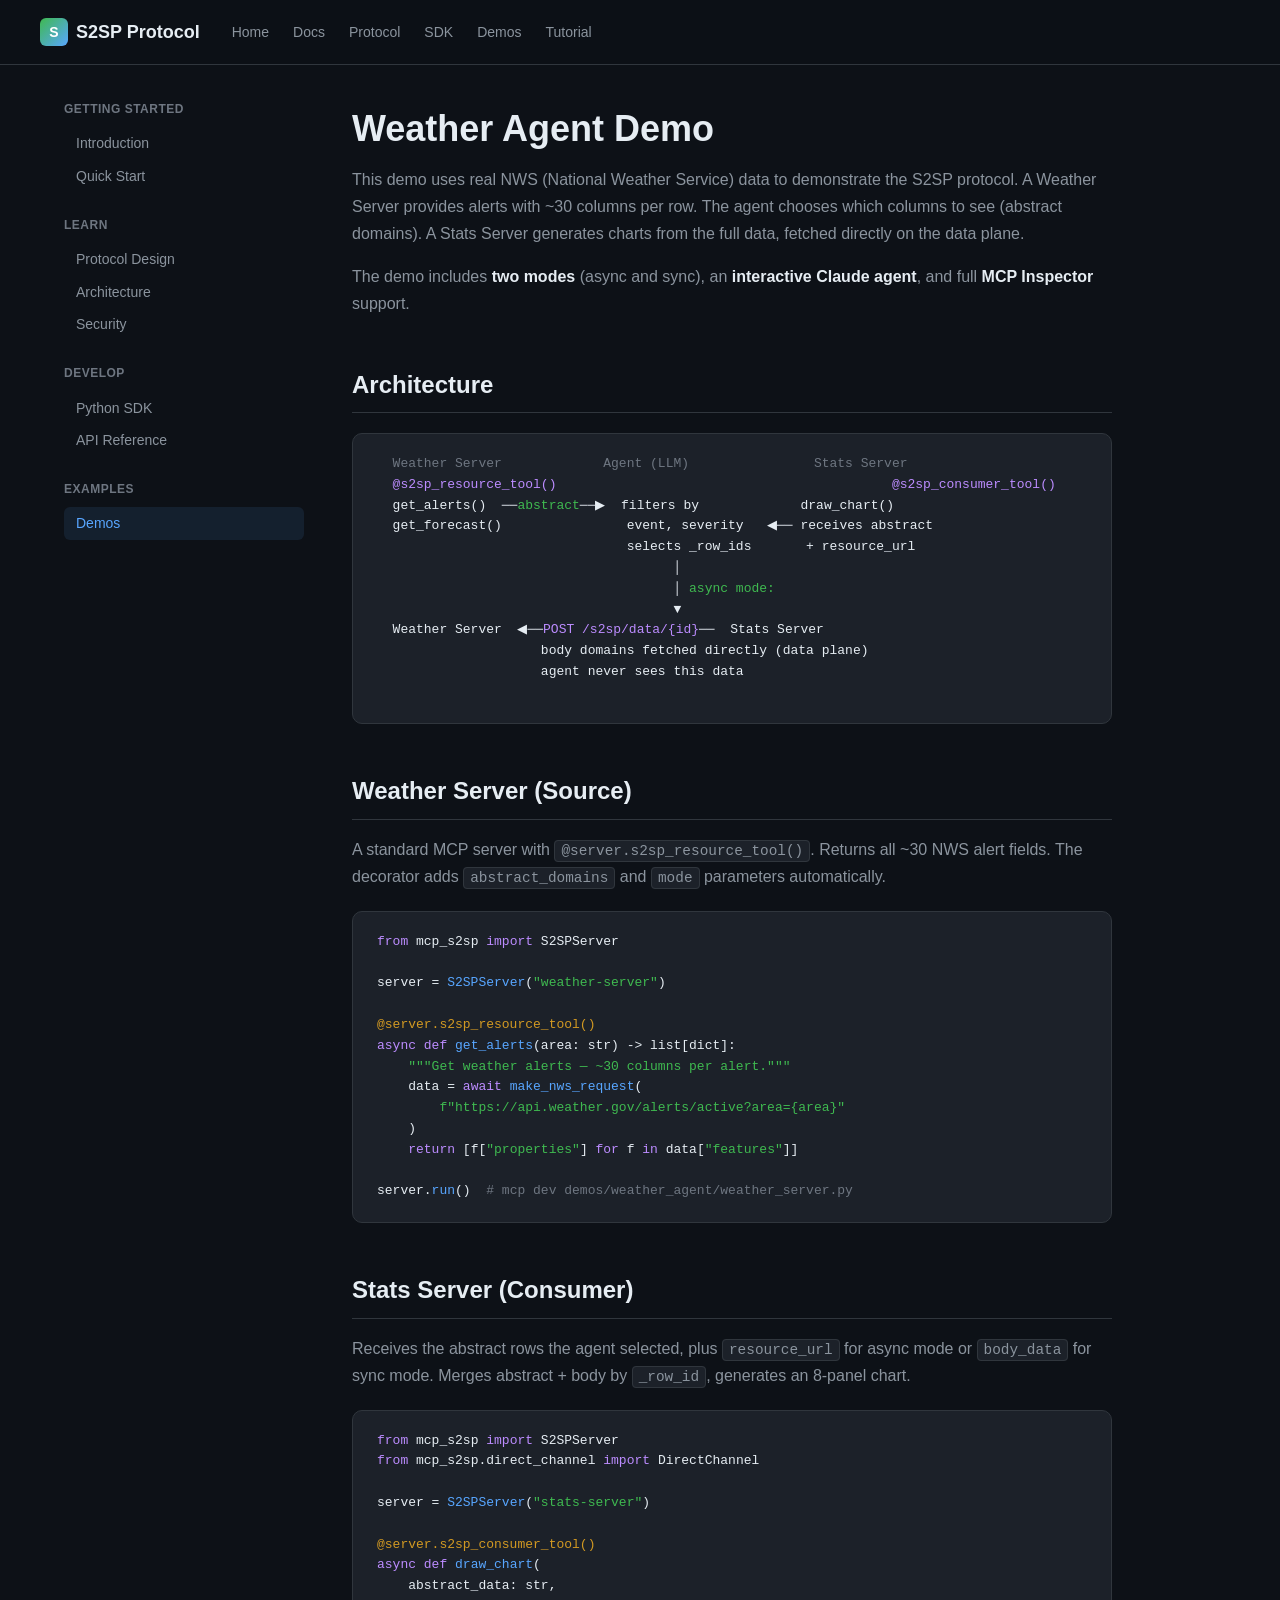
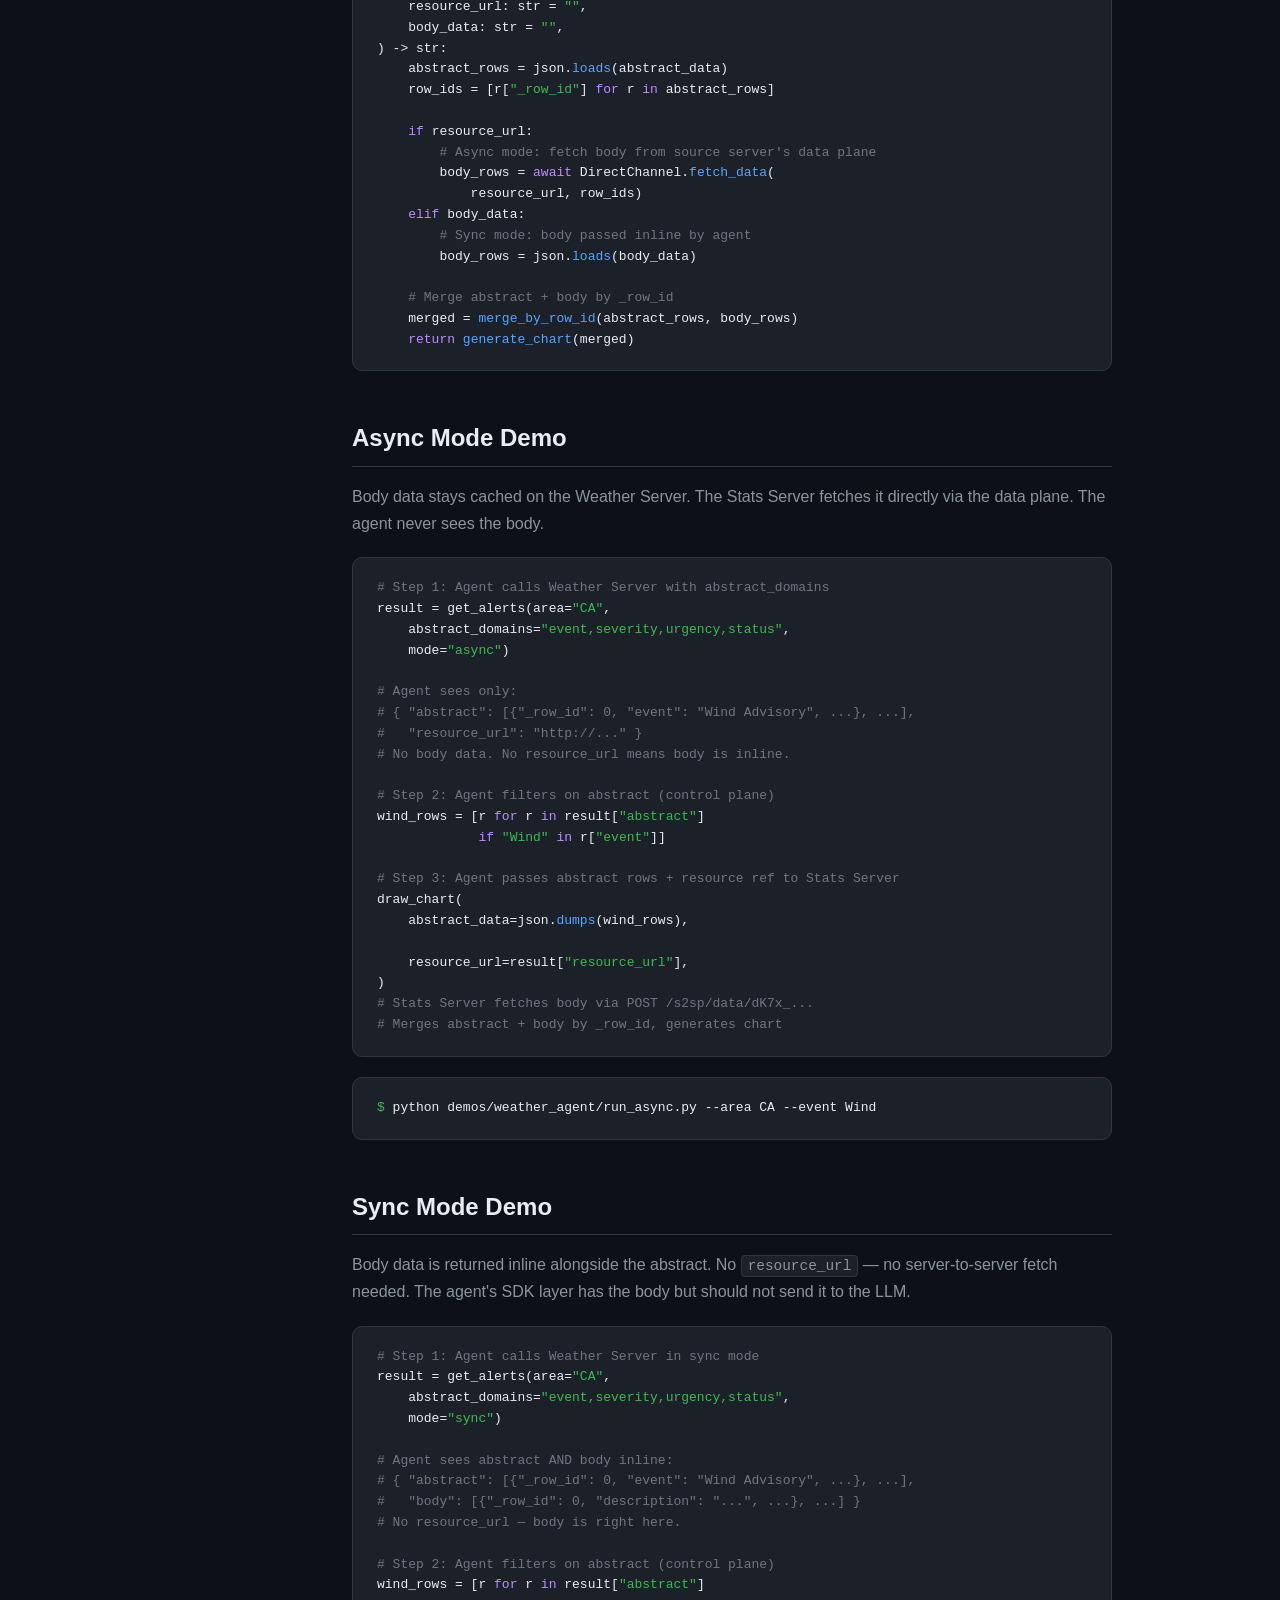
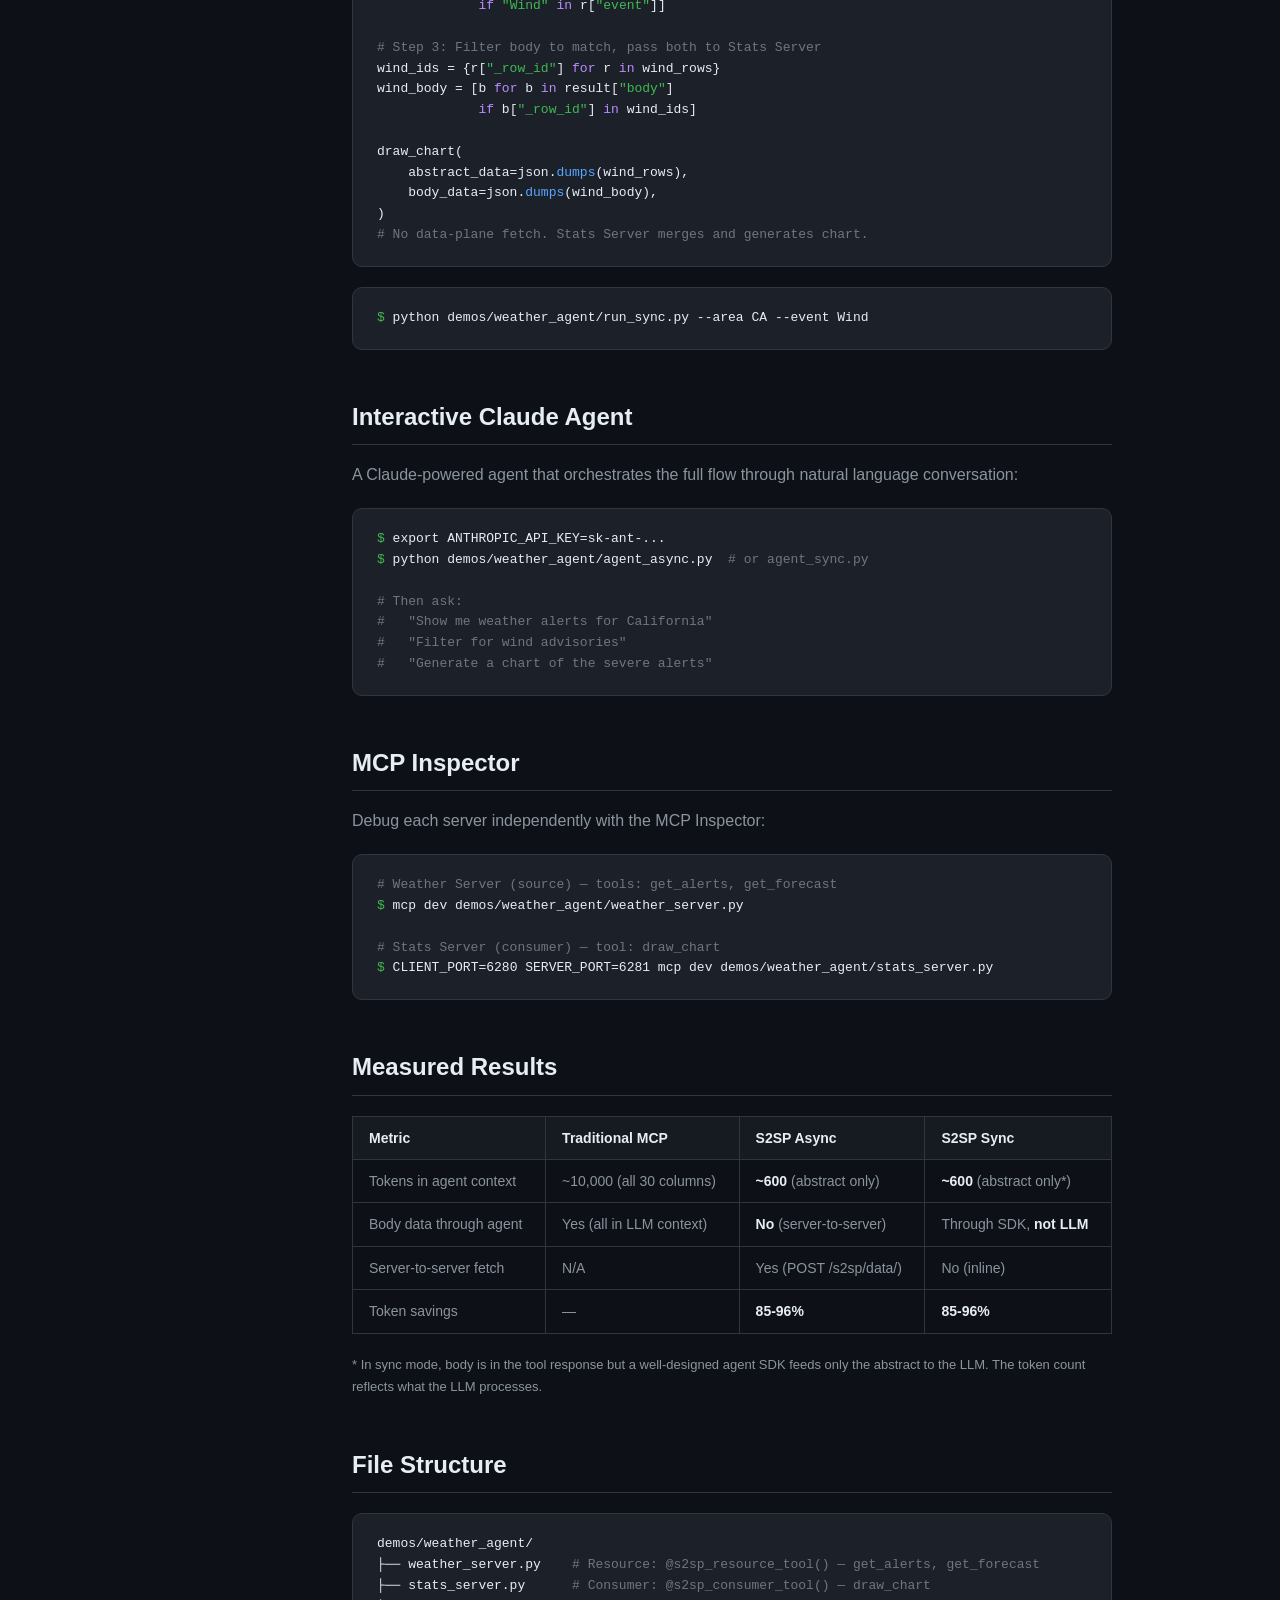
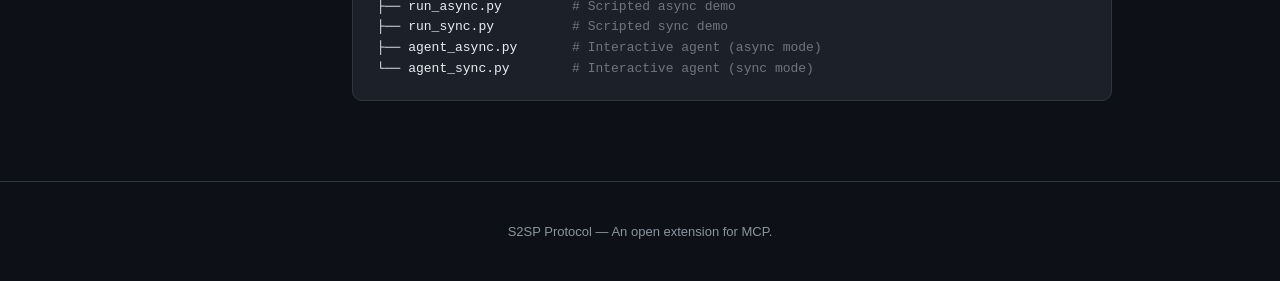
==== docs/demos.html @ bcea20c9 "S2SP protocol website" ====
<!DOCTYPE html>
<html lang="en">
<head>
    <meta charset="UTF-8">
    <meta name="viewport" content="width=device-width, initial-scale=1.0">
    <title>Demos - S2SP Protocol</title>
    <link rel="stylesheet" href="../css/style.css">
</head>
<body>

<nav class="nav">
    <div class="nav-inner">
        <a href="../index.html" class="nav-logo">
            <span class="logo-icon">S</span>
            S2SP Protocol
        </a>
        <ul class="nav-links">
            <li><a href="../index.html">Home</a></li>
            <li><a href="introduction.html">Docs</a></li>
            <li><a href="protocol.html">Protocol</a></li>
            <li><a href="sdk.html">SDK</a></li>
            <li><a href="demos.html">Demos</a></li>
            <li><a href="tutorial.html">Tutorial</a></li>
        </ul>
    </div>
</nav>

<div class="doc-layout">
    <aside class="sidebar">
        <div class="sidebar-section">
            <h4>Getting Started</h4>
            <a href="introduction.html">Introduction</a>
            <a href="introduction.html#quick-start">Quick Start</a>
        </div>
        <div class="sidebar-section">
            <h4>Learn</h4>
            <a href="protocol.html">Protocol Design</a>
            <a href="protocol.html#architecture">Architecture</a>
            <a href="protocol.html#security">Security</a>
        </div>
        <div class="sidebar-section">
            <h4>Develop</h4>
            <a href="sdk.html">Python SDK</a>
            <a href="sdk.html#api-reference">API Reference</a>
        </div>
        <div class="sidebar-section">
            <h4>Examples</h4>
            <a href="demos.html" class="active">Demos</a>
        </div>
    </aside>

    <main class="doc-content">
        <h1>Weather Agent Demo</h1>
        <p>
            This demo uses real NWS (National Weather Service) data to demonstrate the
            S2SP protocol. A Weather Server provides alerts with ~30 columns per row.
            The agent chooses which columns to see (abstract domains). A Stats Server
            generates charts from the full data, fetched directly on the data plane.
        </p>
        <p>
            The demo includes <strong>two modes</strong> (async and sync), an
            <strong>interactive Claude agent</strong>, and full
            <strong>MCP Inspector</strong> support.
        </p>

        <h2>Architecture</h2>
        <div class="code-block">
            <pre>
  <span class="comment">Weather Server</span>             <span class="comment">Agent (LLM)</span>                <span class="comment">Stats Server</span>
  <span class="keyword">@s2sp_resource_tool()</span>                                           <span class="keyword">@s2sp_consumer_tool()</span>
  get_alerts()  ──<span class="string">abstract</span>──▶  filters by             draw_chart()
  get_forecast()                event, severity   ◀── receives abstract
                                selects _row_ids       + resource_url
                                      │
                                      │ <span class="string">async mode:</span>
                                      ▼
  Weather Server  ◀──<span class="keyword">POST /s2sp/data/{id}</span>──  Stats Server
                     body domains fetched directly (data plane)
                     agent never sees this data
            </pre>
        </div>

        <h2>Weather Server (Source)</h2>
        <p>
            A standard MCP server with <code>@server.s2sp_resource_tool()</code>. Returns all
            ~30 NWS alert fields. The decorator adds <code>abstract_domains</code> and
            <code>mode</code> parameters automatically.
        </p>
        <div class="code-block">
            <pre><span class="keyword">from</span> mcp_s2sp <span class="keyword">import</span> S2SPServer

server = <span class="func">S2SPServer</span>(<span class="string">"weather-server"</span>)

<span class="decorator">@server.s2sp_resource_tool()</span>
<span class="keyword">async def</span> <span class="func">get_alerts</span>(area: str) -> list[dict]:
    <span class="string">"""Get weather alerts — ~30 columns per alert."""</span>
    data = <span class="keyword">await</span> <span class="func">make_nws_request</span>(
        <span class="string">f"https://api.weather.gov/alerts/active?area={area}"</span>
    )
    <span class="keyword">return</span> [f[<span class="string">"properties"</span>] <span class="keyword">for</span> f <span class="keyword">in</span> data[<span class="string">"features"</span>]]

server.<span class="func">run</span>()  <span class="comment"># mcp dev demos/weather_agent/weather_server.py</span></pre>
        </div>

        <h2>Stats Server (Consumer)</h2>
        <p>
            Receives the abstract rows the agent selected, plus
            <code>resource_url</code> for async mode or
            <code>body_data</code> for sync mode. Merges abstract + body by
            <code>_row_id</code>, generates an 8-panel chart.
        </p>
        <div class="code-block">
            <pre><span class="keyword">from</span> mcp_s2sp <span class="keyword">import</span> S2SPServer
<span class="keyword">from</span> mcp_s2sp.direct_channel <span class="keyword">import</span> DirectChannel

server = <span class="func">S2SPServer</span>(<span class="string">"stats-server"</span>)

<span class="decorator">@server.s2sp_consumer_tool()</span>
<span class="keyword">async def</span> <span class="func">draw_chart</span>(
    abstract_data: str,
    resource_url: str = <span class="string">""</span>,
    body_data: str = <span class="string">""</span>,
) -> str:
    abstract_rows = json.<span class="func">loads</span>(abstract_data)
    row_ids = [r[<span class="string">"_row_id"</span>] <span class="keyword">for</span> r <span class="keyword">in</span> abstract_rows]

    <span class="keyword">if</span> resource_url:
        <span class="comment"># Async mode: fetch body from source server's data plane</span>
        body_rows = <span class="keyword">await</span> DirectChannel.<span class="func">fetch_data</span>(
            resource_url, row_ids)
    <span class="keyword">elif</span> body_data:
        <span class="comment"># Sync mode: body passed inline by agent</span>
        body_rows = json.<span class="func">loads</span>(body_data)

    <span class="comment"># Merge abstract + body by _row_id</span>
    merged = <span class="func">merge_by_row_id</span>(abstract_rows, body_rows)
    <span class="keyword">return</span> <span class="func">generate_chart</span>(merged)</pre>
        </div>

        <h2>Async Mode Demo</h2>
        <p>
            Body data stays cached on the Weather Server. The Stats Server fetches it
            directly via the data plane. The agent never sees the body.
        </p>
        <div class="code-block">
            <pre><span class="comment"># Step 1: Agent calls Weather Server with abstract_domains</span>
result = get_alerts(area=<span class="string">"CA"</span>,
    abstract_domains=<span class="string">"event,severity,urgency,status"</span>,
    mode=<span class="string">"async"</span>)

<span class="comment"># Agent sees only:</span>
<span class="comment"># { "abstract": [{"_row_id": 0, "event": "Wind Advisory", ...}, ...],</span>
<span class="comment">#   "resource_url": "http://..." }</span>
<span class="comment"># No body data. No resource_url means body is inline.</span>

<span class="comment"># Step 2: Agent filters on abstract (control plane)</span>
wind_rows = [r <span class="keyword">for</span> r <span class="keyword">in</span> result[<span class="string">"abstract"</span>]
             <span class="keyword">if</span> <span class="string">"Wind"</span> <span class="keyword">in</span> r[<span class="string">"event"</span>]]

<span class="comment"># Step 3: Agent passes abstract rows + resource ref to Stats Server</span>
draw_chart(
    abstract_data=json.<span class="func">dumps</span>(wind_rows),
    
    resource_url=result[<span class="string">"resource_url"</span>],
)
<span class="comment"># Stats Server fetches body via POST /s2sp/data/dK7x_...</span>
<span class="comment"># Merges abstract + body by _row_id, generates chart</span></pre>
        </div>
        <div class="code-block">
            <pre><span class="string">$</span> python demos/weather_agent/run_async.py --area CA --event Wind</pre>
        </div>

        <h2>Sync Mode Demo</h2>
        <p>
            Body data is returned inline alongside the abstract. No
            <code>resource_url</code> — no server-to-server
            fetch needed. The agent's SDK layer has the body but should not send it to the LLM.
        </p>
        <div class="code-block">
            <pre><span class="comment"># Step 1: Agent calls Weather Server in sync mode</span>
result = get_alerts(area=<span class="string">"CA"</span>,
    abstract_domains=<span class="string">"event,severity,urgency,status"</span>,
    mode=<span class="string">"sync"</span>)

<span class="comment"># Agent sees abstract AND body inline:</span>
<span class="comment"># { "abstract": [{"_row_id": 0, "event": "Wind Advisory", ...}, ...],</span>
<span class="comment">#   "body": [{"_row_id": 0, "description": "...", ...}, ...] }</span>
<span class="comment"># No resource_url — body is right here.</span>

<span class="comment"># Step 2: Agent filters on abstract (control plane)</span>
wind_rows = [r <span class="keyword">for</span> r <span class="keyword">in</span> result[<span class="string">"abstract"</span>]
             <span class="keyword">if</span> <span class="string">"Wind"</span> <span class="keyword">in</span> r[<span class="string">"event"</span>]]

<span class="comment"># Step 3: Filter body to match, pass both to Stats Server</span>
wind_ids = {r[<span class="string">"_row_id"</span>] <span class="keyword">for</span> r <span class="keyword">in</span> wind_rows}
wind_body = [b <span class="keyword">for</span> b <span class="keyword">in</span> result[<span class="string">"body"</span>]
             <span class="keyword">if</span> b[<span class="string">"_row_id"</span>] <span class="keyword">in</span> wind_ids]

draw_chart(
    abstract_data=json.<span class="func">dumps</span>(wind_rows),
    body_data=json.<span class="func">dumps</span>(wind_body),
)
<span class="comment"># No data-plane fetch. Stats Server merges and generates chart.</span></pre>
        </div>
        <div class="code-block">
            <pre><span class="string">$</span> python demos/weather_agent/run_sync.py --area CA --event Wind</pre>
        </div>

        <h2>Interactive Claude Agent</h2>
        <p>
            A Claude-powered agent that orchestrates the full flow through natural
            language conversation:
        </p>
        <div class="code-block">
            <pre><span class="string">$</span> export ANTHROPIC_API_KEY=sk-ant-...
<span class="string">$</span> python demos/weather_agent/agent_async.py  <span class="comment"># or agent_sync.py</span>

<span class="comment"># Then ask:</span>
<span class="comment">#   "Show me weather alerts for California"</span>
<span class="comment">#   "Filter for wind advisories"</span>
<span class="comment">#   "Generate a chart of the severe alerts"</span></pre>
        </div>

        <h2>MCP Inspector</h2>
        <p>
            Debug each server independently with the MCP Inspector:
        </p>
        <div class="code-block">
            <pre><span class="comment"># Weather Server (source) — tools: get_alerts, get_forecast</span>
<span class="string">$</span> mcp dev demos/weather_agent/weather_server.py

<span class="comment"># Stats Server (consumer) — tool: draw_chart</span>
<span class="string">$</span> CLIENT_PORT=6280 SERVER_PORT=6281 mcp dev demos/weather_agent/stats_server.py</pre>
        </div>

        <h2>Measured Results</h2>
        <table>
            <thead>
                <tr>
                    <th>Metric</th>
                    <th>Traditional MCP</th>
                    <th>S2SP Async</th>
                    <th>S2SP Sync</th>
                </tr>
            </thead>
            <tbody>
                <tr>
                    <td>Tokens in agent context</td>
                    <td>~10,000 (all 30 columns)</td>
                    <td><strong>~600</strong> (abstract only)</td>
                    <td><strong>~600</strong> (abstract only*)</td>
                </tr>
                <tr>
                    <td>Body data through agent</td>
                    <td>Yes (all in LLM context)</td>
                    <td><strong>No</strong> (server-to-server)</td>
                    <td>Through SDK, <strong>not LLM</strong></td>
                </tr>
                <tr>
                    <td>Server-to-server fetch</td>
                    <td>N/A</td>
                    <td>Yes (POST /s2sp/data/)</td>
                    <td>No (inline)</td>
                </tr>
                <tr>
                    <td>Token savings</td>
                    <td>&mdash;</td>
                    <td><strong>85-96%</strong></td>
                    <td><strong>85-96%</strong></td>
                </tr>
            </tbody>
        </table>
        <p style="color: var(--text-secondary); font-size: 13px;">
            * In sync mode, body is in the tool response but a well-designed agent SDK
            feeds only the abstract to the LLM. The token count reflects what the LLM processes.
        </p>

        <h2>File Structure</h2>
        <div class="code-block">
            <pre>demos/weather_agent/
├── weather_server.py    <span class="comment"># Resource: @s2sp_resource_tool() — get_alerts, get_forecast</span>
├── stats_server.py      <span class="comment"># Consumer: @s2sp_consumer_tool() — draw_chart</span>
├── run_async.py         <span class="comment"># Scripted async demo</span>
├── run_sync.py          <span class="comment"># Scripted sync demo</span>
├── agent_async.py       <span class="comment"># Interactive agent (async mode)</span>
└── agent_sync.py        <span class="comment"># Interactive agent (sync mode)</span></pre>
        </div>
    </main>
</div>

<footer class="footer">
    <p>S2SP Protocol &mdash; An open extension for MCP.</p>
</footer>

</body>
</html>
---- css/style.css ----
/* ============================================
   S2S Protocol Documentation Website
   Dark theme inspired by modelcontextprotocol.io
   ============================================ */

:root {
    --bg-primary: #0d1117;
    --bg-secondary: #161b22;
    --bg-tertiary: #1c2129;
    --border: #30363d;
    --text-primary: #e6edf3;
    --text-secondary: #8b949e;
    --text-muted: #6e7681;
    --blue: #58a6ff;
    --green: #3fb950;
    --orange: #d29922;
    --red: #f85149;
    --purple: #bc8cff;
    --link: #58a6ff;
    --code-bg: #1c2129;
    --card-hover: #1f2937;
    --font-sans: -apple-system, BlinkMacSystemFont, "Segoe UI", "Noto Sans", Helvetica, Arial, sans-serif;
    --font-mono: "SF Mono", "Fira Code", "Fira Mono", "Roboto Mono", monospace;
}

* { margin: 0; padding: 0; box-sizing: border-box; }

html { scroll-behavior: smooth; }

body {
    font-family: var(--font-sans);
    background: var(--bg-primary);
    color: var(--text-primary);
    line-height: 1.6;
    -webkit-font-smoothing: antialiased;
}

a { color: var(--link); text-decoration: none; }
a:hover { text-decoration: underline; }

/* ---- Nav ---- */
.nav {
    position: fixed;
    top: 0;
    left: 0;
    right: 0;
    z-index: 100;
    background: rgba(13, 17, 23, 0.85);
    backdrop-filter: blur(12px);
    border-bottom: 1px solid var(--border);
    padding: 0 24px;
}

.nav-inner {
    max-width: 1200px;
    margin: 0 auto;
    display: flex;
    align-items: center;
    height: 64px;
    gap: 32px;
}

.nav-logo {
    font-size: 18px;
    font-weight: 700;
    color: var(--text-primary);
    display: flex;
    align-items: center;
    gap: 8px;
}

.nav-logo .logo-icon {
    width: 28px;
    height: 28px;
    background: linear-gradient(135deg, var(--green), var(--blue));
    border-radius: 6px;
    display: flex;
    align-items: center;
    justify-content: center;
    font-size: 14px;
    color: #fff;
    font-weight: 900;
}

.nav-links {
    display: flex;
    gap: 24px;
    list-style: none;
}

.nav-links a {
    color: var(--text-secondary);
    font-size: 14px;
    font-weight: 500;
    transition: color 0.2s;
}

.nav-links a:hover, .nav-links a.active {
    color: var(--text-primary);
    text-decoration: none;
}

.nav-right {
    margin-left: auto;
    display: flex;
    align-items: center;
    gap: 12px;
}

.btn-github {
    display: flex;
    align-items: center;
    gap: 6px;
    background: var(--bg-secondary);
    border: 1px solid var(--border);
    padding: 6px 14px;
    border-radius: 6px;
    color: var(--text-primary);
    font-size: 13px;
    font-weight: 500;
    transition: border-color 0.2s;
}

.btn-github:hover {
    border-color: var(--text-secondary);
    text-decoration: none;
}

/* ---- Hero ---- */
.hero {
    padding: 140px 24px 80px;
    text-align: center;
    max-width: 900px;
    margin: 0 auto;
}

.hero-badge {
    display: inline-block;
    background: rgba(63, 185, 80, 0.1);
    border: 1px solid rgba(63, 185, 80, 0.3);
    color: var(--green);
    font-size: 13px;
    font-weight: 600;
    padding: 4px 14px;
    border-radius: 20px;
    margin-bottom: 24px;
}

.hero h1 {
    font-size: 52px;
    font-weight: 800;
    line-height: 1.1;
    margin-bottom: 20px;
    background: linear-gradient(135deg, var(--text-primary) 0%, var(--blue) 50%, var(--green) 100%);
    -webkit-background-clip: text;
    -webkit-text-fill-color: transparent;
    background-clip: text;
}

.hero .subtitle {
    font-size: 20px;
    color: var(--text-secondary);
    max-width: 650px;
    margin: 0 auto 40px;
    line-height: 1.5;
}

.hero-diagram {
    max-width: 100%;
    border-radius: 12px;
    border: 1px solid var(--border);
    margin: 40px auto 0;
}

.hero-buttons {
    display: flex;
    gap: 12px;
    justify-content: center;
    margin-top: 36px;
}

.btn-primary {
    background: var(--green);
    color: #0d1117;
    padding: 12px 28px;
    border-radius: 8px;
    font-size: 15px;
    font-weight: 600;
    border: none;
    cursor: pointer;
    transition: opacity 0.2s;
}

.btn-primary:hover { opacity: 0.9; text-decoration: none; color: #0d1117; }

.btn-secondary {
    background: var(--bg-secondary);
    color: var(--text-primary);
    padding: 12px 28px;
    border-radius: 8px;
    font-size: 15px;
    font-weight: 600;
    border: 1px solid var(--border);
    cursor: pointer;
    transition: border-color 0.2s;
}

.btn-secondary:hover { border-color: var(--text-secondary); text-decoration: none; }

/* ---- Sections ---- */
.section {
    max-width: 1100px;
    margin: 0 auto;
    padding: 80px 24px;
}

.section-title {
    font-size: 36px;
    font-weight: 700;
    margin-bottom: 12px;
}

.section-subtitle {
    font-size: 18px;
    color: var(--text-secondary);
    margin-bottom: 48px;
    max-width: 600px;
}

/* ---- Stats bar ---- */
.stats-bar {
    background: var(--bg-secondary);
    border-top: 1px solid var(--border);
    border-bottom: 1px solid var(--border);
    padding: 40px 24px;
}

.stats-inner {
    max-width: 1000px;
    margin: 0 auto;
    display: grid;
    grid-template-columns: repeat(4, 1fr);
    gap: 24px;
    text-align: center;
}

.stat-item .stat-value {
    font-size: 36px;
    font-weight: 800;
    margin-bottom: 4px;
}

.stat-item .stat-label {
    font-size: 14px;
    color: var(--text-secondary);
}

/* ---- Feature cards ---- */
.features-grid {
    display: grid;
    grid-template-columns: repeat(3, 1fr);
    gap: 20px;
}

.feature-card {
    background: var(--bg-secondary);
    border: 1px solid var(--border);
    border-radius: 12px;
    padding: 28px;
    transition: border-color 0.2s, transform 0.2s;
}

.feature-card:hover {
    border-color: var(--text-muted);
    transform: translateY(-2px);
}

.feature-icon {
    width: 40px;
    height: 40px;
    border-radius: 8px;
    display: flex;
    align-items: center;
    justify-content: center;
    font-size: 20px;
    margin-bottom: 16px;
}

.feature-card h3 {
    font-size: 17px;
    font-weight: 600;
    margin-bottom: 8px;
}

.feature-card p {
    font-size: 14px;
    color: var(--text-secondary);
    line-height: 1.5;
}

/* ---- Use cases ---- */
.usecase-list {
    display: flex;
    flex-direction: column;
    gap: 16px;
}

.usecase-item {
    background: var(--bg-secondary);
    border: 1px solid var(--border);
    border-radius: 12px;
    padding: 24px 28px;
    display: flex;
    align-items: flex-start;
    gap: 16px;
}

.usecase-icon {
    flex-shrink: 0;
    width: 44px;
    height: 44px;
    border-radius: 10px;
    display: flex;
    align-items: center;
    justify-content: center;
    font-size: 20px;
}

.usecase-item h3 {
    font-size: 16px;
    font-weight: 600;
    margin-bottom: 4px;
}

.usecase-item p {
    font-size: 14px;
    color: var(--text-secondary);
}

/* ---- How it works ---- */
.how-image {
    max-width: 100%;
    border-radius: 12px;
    border: 1px solid var(--border);
    margin-top: 24px;
}

/* ---- Code block ---- */
.code-block {
    background: var(--code-bg);
    border: 1px solid var(--border);
    border-radius: 10px;
    padding: 20px 24px;
    overflow-x: auto;
    margin: 20px 0;
}

.code-block pre {
    font-family: var(--font-mono);
    font-size: 13px;
    line-height: 1.6;
    color: var(--text-primary);
}

.code-block .comment { color: var(--text-muted); }
.code-block .keyword { color: var(--purple); }
.code-block .string { color: var(--green); }
.code-block .func { color: var(--blue); }
.code-block .decorator { color: var(--orange); }

/* ---- Card links (Start Building) ---- */
.card-links {
    display: grid;
    grid-template-columns: repeat(2, 1fr);
    gap: 16px;
}

.card-link {
    display: block;
    background: var(--bg-secondary);
    border: 1px solid var(--border);
    border-radius: 12px;
    padding: 24px;
    transition: border-color 0.2s, transform 0.2s;
}

.card-link:hover {
    border-color: var(--blue);
    transform: translateY(-2px);
    text-decoration: none;
}

.card-link-icon {
    font-size: 24px;
    margin-bottom: 12px;
}

.card-link h3 {
    font-size: 16px;
    font-weight: 600;
    color: var(--text-primary);
    margin-bottom: 6px;
}

.card-link p {
    font-size: 13px;
    color: var(--text-secondary);
}

/* ---- Install block ---- */
.install-block {
    background: var(--code-bg);
    border: 1px solid var(--border);
    border-radius: 10px;
    padding: 16px 24px;
    display: flex;
    align-items: center;
    gap: 12px;
    margin: 20px 0;
    max-width: 500px;
}

.install-block code {
    font-family: var(--font-mono);
    font-size: 14px;
    color: var(--green);
}

.install-block .dollar {
    color: var(--text-muted);
}

/* ---- Footer ---- */
.footer {
    border-top: 1px solid var(--border);
    padding: 40px 24px;
    text-align: center;
    color: var(--text-secondary);
    font-size: 13px;
}

.footer a { color: var(--text-secondary); }
.footer a:hover { color: var(--text-primary); }

/* ---- Doc pages ---- */
.doc-layout {
    max-width: 1200px;
    margin: 0 auto;
    padding: 100px 24px 60px;
    display: grid;
    grid-template-columns: 240px 1fr;
    gap: 48px;
}

.sidebar {
    position: sticky;
    top: 80px;
    align-self: start;
}

.sidebar-section {
    margin-bottom: 24px;
}

.sidebar-section h4 {
    font-size: 12px;
    font-weight: 600;
    color: var(--text-muted);
    text-transform: uppercase;
    letter-spacing: 0.5px;
    margin-bottom: 8px;
}

.sidebar-section a {
    display: block;
    padding: 5px 12px;
    font-size: 14px;
    color: var(--text-secondary);
    border-radius: 6px;
    transition: background 0.15s, color 0.15s;
}

.sidebar-section a:hover {
    background: var(--bg-secondary);
    color: var(--text-primary);
    text-decoration: none;
}

.sidebar-section a.active {
    background: rgba(88, 166, 255, 0.1);
    color: var(--blue);
}

.doc-content {
    max-width: 760px;
}

.doc-content h1 {
    font-size: 36px;
    font-weight: 700;
    margin-bottom: 8px;
}

.doc-content h2 {
    font-size: 24px;
    font-weight: 600;
    margin-top: 48px;
    margin-bottom: 16px;
    padding-bottom: 8px;
    border-bottom: 1px solid var(--border);
}

.doc-content h3 {
    font-size: 18px;
    font-weight: 600;
    margin-top: 32px;
    margin-bottom: 12px;
}

.doc-content p {
    margin-bottom: 16px;
    color: var(--text-secondary);
    line-height: 1.7;
}

.doc-content ul, .doc-content ol {
    margin-bottom: 16px;
    padding-left: 24px;
}

.doc-content li {
    margin-bottom: 8px;
    color: var(--text-secondary);
}

.doc-content strong {
    color: var(--text-primary);
}

.doc-content code {
    font-family: var(--font-mono);
    font-size: 0.9em;
    background: var(--code-bg);
    padding: 2px 6px;
    border-radius: 4px;
    border: 1px solid var(--border);
}

.doc-content table {
    width: 100%;
    border-collapse: collapse;
    margin: 20px 0;
    font-size: 14px;
}

.doc-content th {
    text-align: left;
    padding: 10px 16px;
    background: var(--bg-secondary);
    border: 1px solid var(--border);
    font-weight: 600;
    color: var(--text-primary);
}

.doc-content td {
    padding: 10px 16px;
    border: 1px solid var(--border);
    color: var(--text-secondary);
}

/* ---- Responsive ---- */
@media (max-width: 768px) {
    .hero h1 { font-size: 32px; }
    .features-grid { grid-template-columns: 1fr; }
    .stats-inner { grid-template-columns: repeat(2, 1fr); }
    .card-links { grid-template-columns: 1fr; }
    .doc-layout { grid-template-columns: 1fr; }
    .sidebar { display: none; }
    .nav-links { display: none; }
}
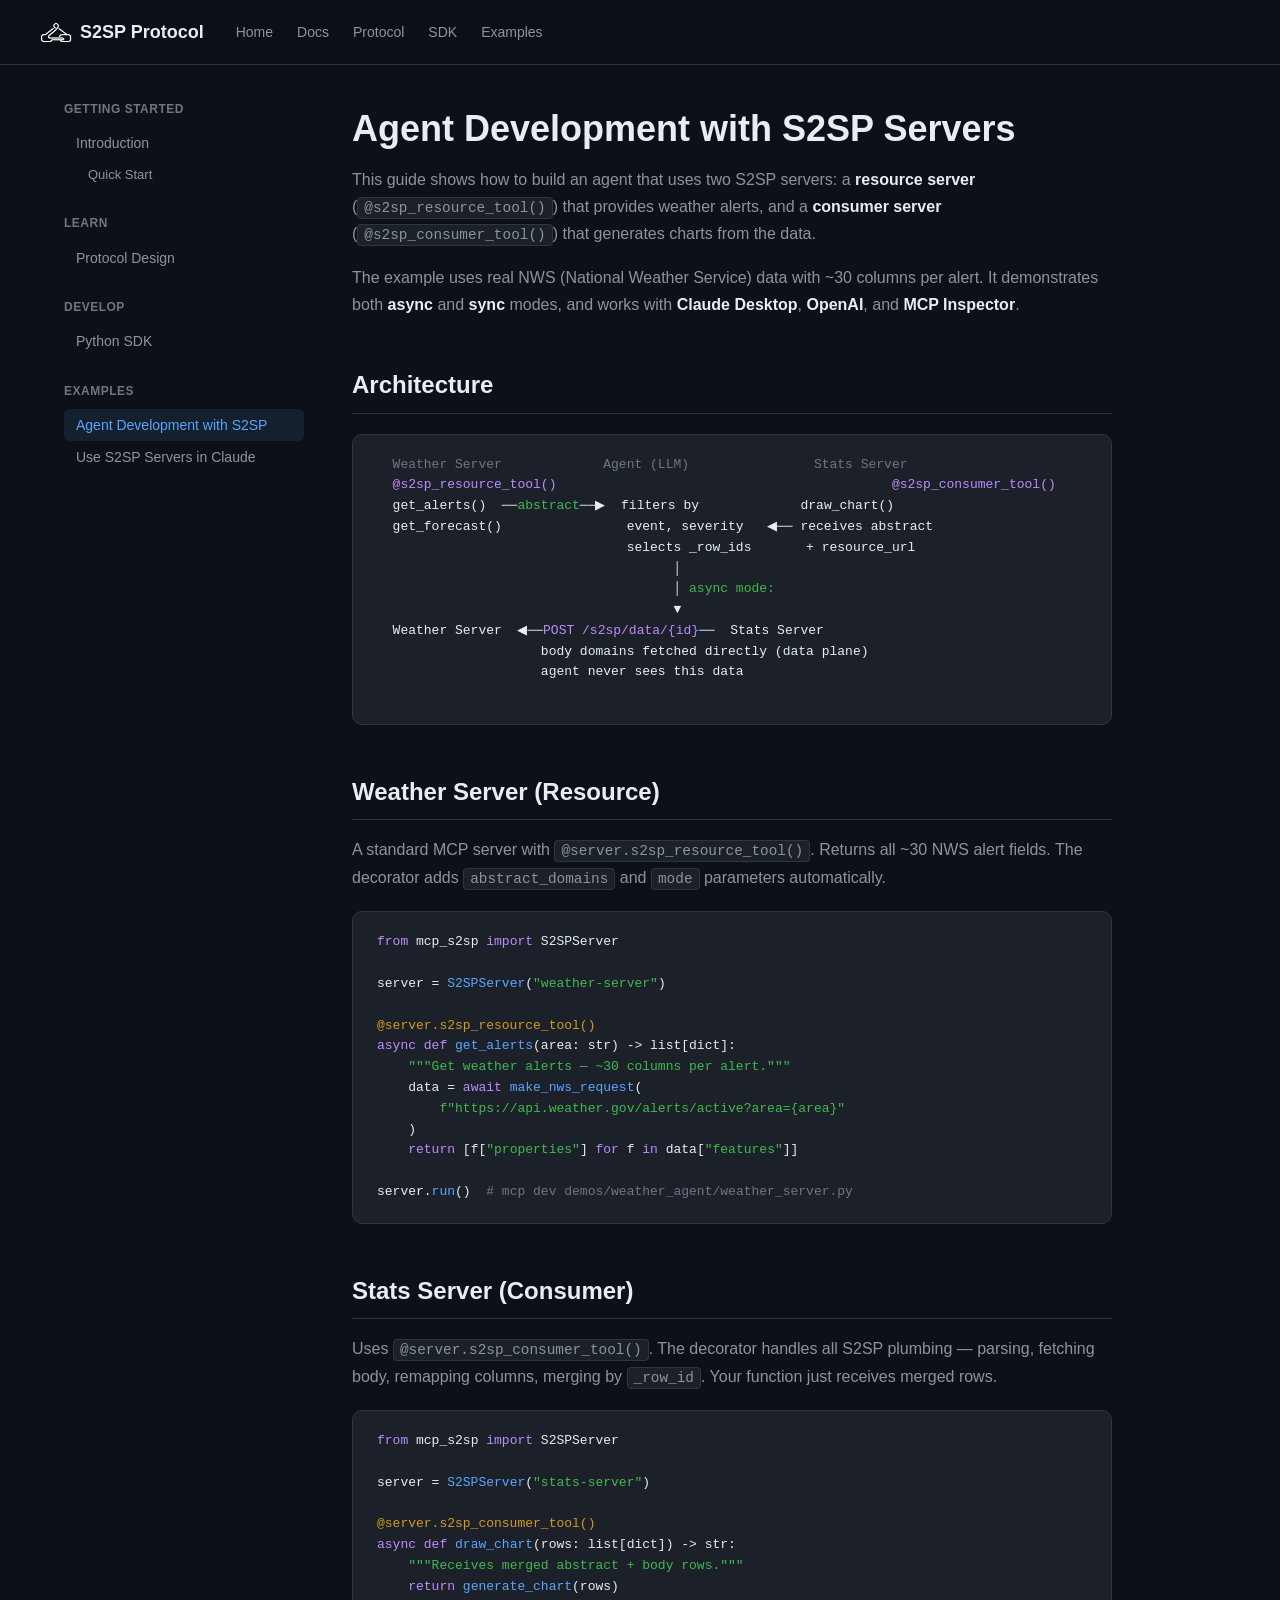
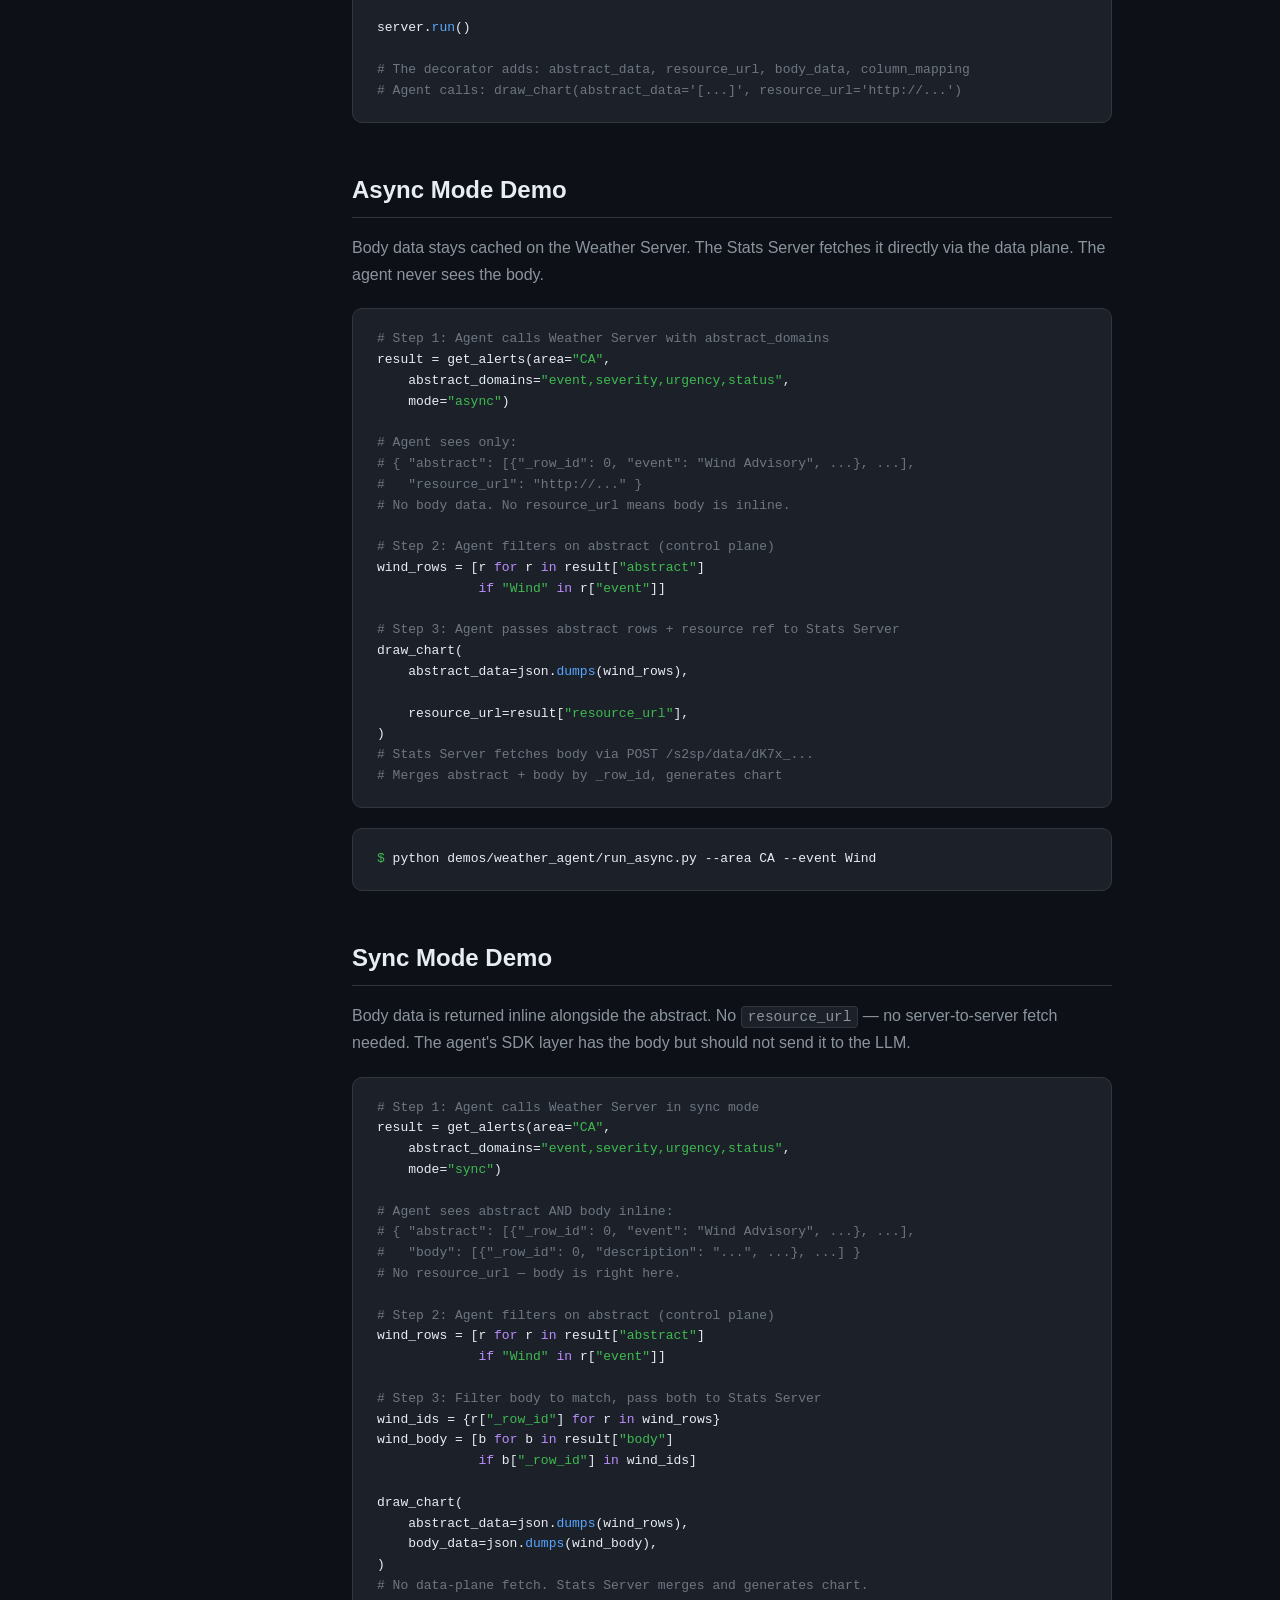
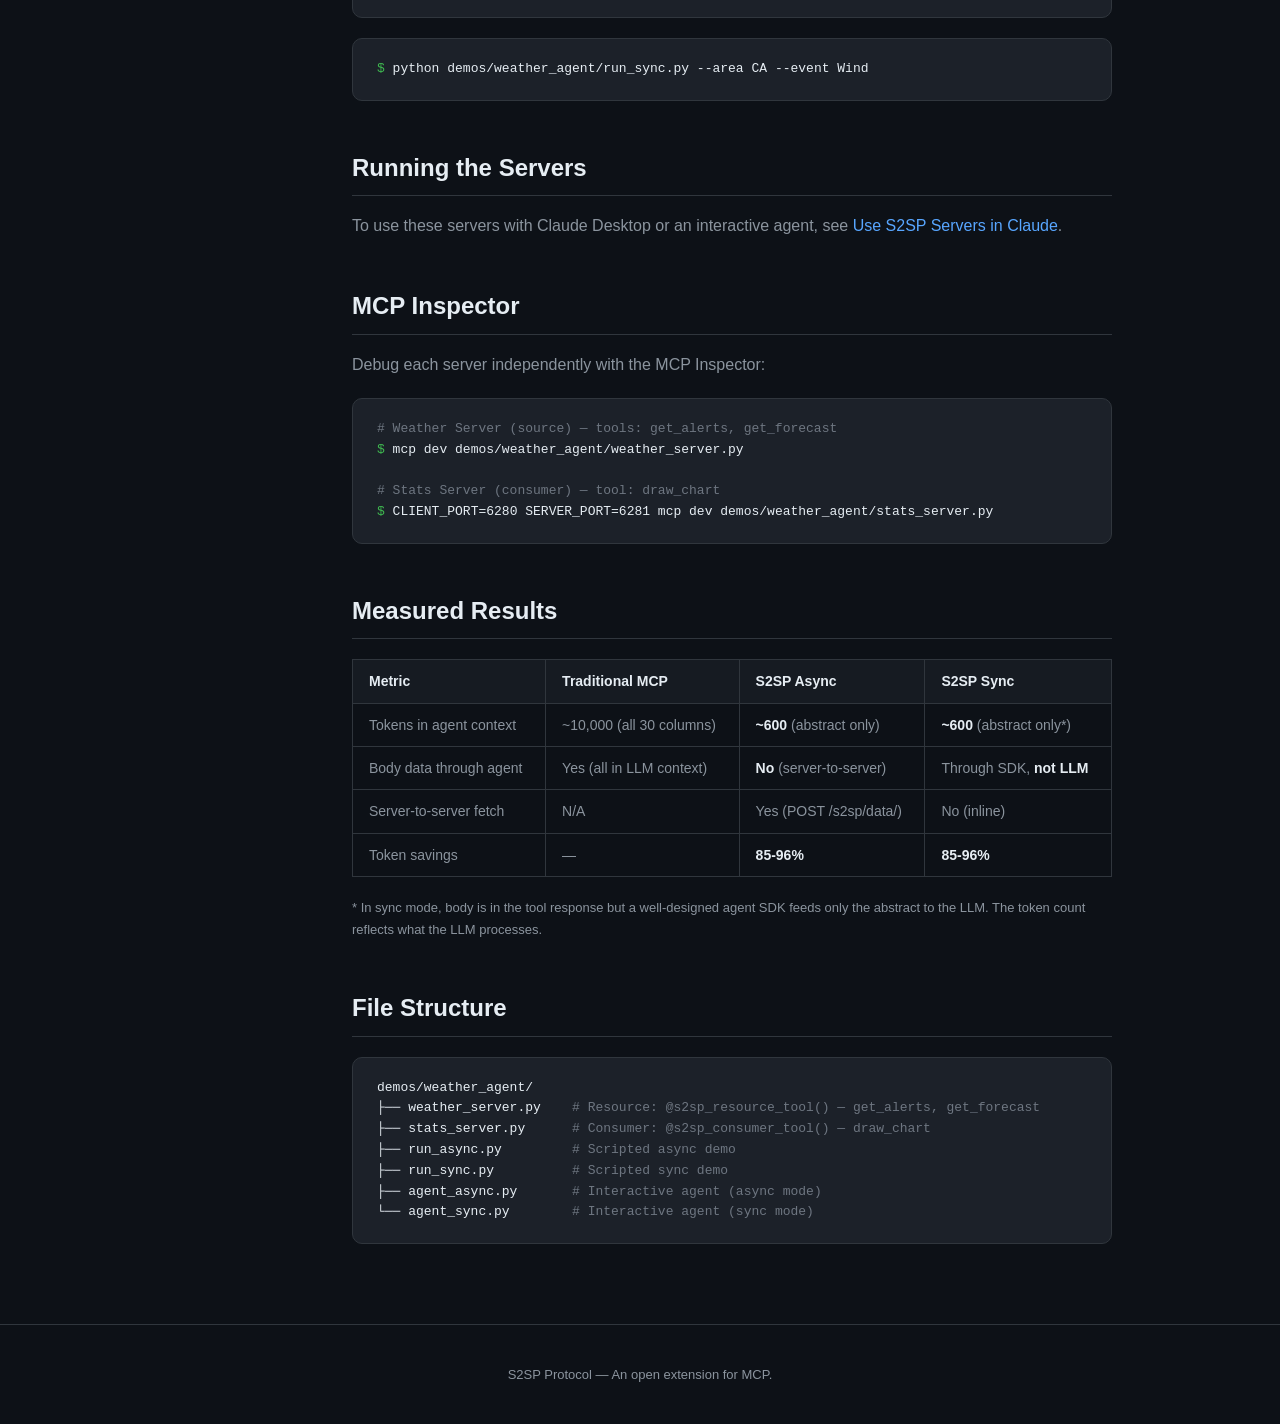
==== commit 11aef265: "add icon, fix layout issues" ====
--- a/docs/demos.html
+++ b/docs/demos.html
@@ -3,7 +3,7 @@
 <head>
     <meta charset="UTF-8">
     <meta name="viewport" content="width=device-width, initial-scale=1.0">
-    <title>Demos - S2SP Protocol</title>
+    <title>Agent Development - S2SP Protocol</title>
     <link rel="stylesheet" href="../css/style.css">
 </head>
 <body>
@@ -11,7 +11,7 @@
 <nav class="nav">
     <div class="nav-inner">
         <a href="../index.html" class="nav-logo">
-            <span class="logo-icon">S</span>
+            <img src="../images/s2sp_icon.png" class="logo-icon" alt="S2SP">
             S2SP Protocol
         </a>
         <ul class="nav-links">
@@ -19,8 +19,8 @@
             <li><a href="introduction.html">Docs</a></li>
             <li><a href="protocol.html">Protocol</a></li>
             <li><a href="sdk.html">SDK</a></li>
-            <li><a href="demos.html">Demos</a></li>
-            <li><a href="tutorial.html">Tutorial</a></li>
+            <li><a href="demos.html">Examples</a>
+            </li>
         </ul>
     </div>
 </nav>
@@ -30,37 +30,36 @@
         <div class="sidebar-section">
             <h4>Getting Started</h4>
             <a href="introduction.html">Introduction</a>
-            <a href="introduction.html#quick-start">Quick Start</a>
+            <a href="introduction.html#quick-start" class="sub">Quick Start</a>
         </div>
         <div class="sidebar-section">
             <h4>Learn</h4>
             <a href="protocol.html">Protocol Design</a>
-            <a href="protocol.html#architecture">Architecture</a>
-            <a href="protocol.html#security">Security</a>
         </div>
         <div class="sidebar-section">
             <h4>Develop</h4>
             <a href="sdk.html">Python SDK</a>
-            <a href="sdk.html#api-reference">API Reference</a>
         </div>
         <div class="sidebar-section">
             <h4>Examples</h4>
-            <a href="demos.html" class="active">Demos</a>
+            <a href="demos.html" class="active">Agent Development with S2SP</a>
+            <a href="tutorial.html">Use S2SP Servers in Claude</a>
         </div>
     </aside>
 
     <main class="doc-content">
-        <h1>Weather Agent Demo</h1>
-        <p>
-            This demo uses real NWS (National Weather Service) data to demonstrate the
-            S2SP protocol. A Weather Server provides alerts with ~30 columns per row.
-            The agent chooses which columns to see (abstract domains). A Stats Server
-            generates charts from the full data, fetched directly on the data plane.
-        </p>
-        <p>
-            The demo includes <strong>two modes</strong> (async and sync), an
-            <strong>interactive Claude agent</strong>, and full
-            <strong>MCP Inspector</strong> support.
+        <h1>Agent Development with S2SP Servers</h1>
+        <p>
+            This guide shows how to build an agent that uses two S2SP servers:
+            a <strong>resource server</strong> (<code>@s2sp_resource_tool()</code>) that
+            provides weather alerts, and a <strong>consumer server</strong>
+            (<code>@s2sp_consumer_tool()</code>) that generates charts from the data.
+        </p>
+        <p>
+            The example uses real NWS (National Weather Service) data with ~30 columns
+            per alert. It demonstrates both <strong>async</strong> and <strong>sync</strong>
+            modes, and works with <strong>Claude Desktop</strong>, <strong>OpenAI</strong>,
+            and <strong>MCP Inspector</strong>.
         </p>
 
         <h2>Architecture</h2>
@@ -80,7 +79,7 @@
             </pre>
         </div>
 
-        <h2>Weather Server (Source)</h2>
+        <h2>Weather Server (Resource)</h2>
         <p>
             A standard MCP server with <code>@server.s2sp_resource_tool()</code>. Returns all
             ~30 NWS alert fields. The decorator adds <code>abstract_domains</code> and
@@ -104,37 +103,24 @@
 
         <h2>Stats Server (Consumer)</h2>
         <p>
-            Receives the abstract rows the agent selected, plus
-            <code>resource_url</code> for async mode or
-            <code>body_data</code> for sync mode. Merges abstract + body by
-            <code>_row_id</code>, generates an 8-panel chart.
+            Uses <code>@server.s2sp_consumer_tool()</code>. The decorator handles
+            all S2SP plumbing &mdash; parsing, fetching body, remapping columns,
+            merging by <code>_row_id</code>. Your function just receives merged rows.
         </p>
         <div class="code-block">
             <pre><span class="keyword">from</span> mcp_s2sp <span class="keyword">import</span> S2SPServer
-<span class="keyword">from</span> mcp_s2sp.direct_channel <span class="keyword">import</span> DirectChannel
 
 server = <span class="func">S2SPServer</span>(<span class="string">"stats-server"</span>)
 
 <span class="decorator">@server.s2sp_consumer_tool()</span>
-<span class="keyword">async def</span> <span class="func">draw_chart</span>(
-    abstract_data: str,
-    resource_url: str = <span class="string">""</span>,
-    body_data: str = <span class="string">""</span>,
-) -> str:
-    abstract_rows = json.<span class="func">loads</span>(abstract_data)
-    row_ids = [r[<span class="string">"_row_id"</span>] <span class="keyword">for</span> r <span class="keyword">in</span> abstract_rows]
-
-    <span class="keyword">if</span> resource_url:
-        <span class="comment"># Async mode: fetch body from source server's data plane</span>
-        body_rows = <span class="keyword">await</span> DirectChannel.<span class="func">fetch_data</span>(
-            resource_url, row_ids)
-    <span class="keyword">elif</span> body_data:
-        <span class="comment"># Sync mode: body passed inline by agent</span>
-        body_rows = json.<span class="func">loads</span>(body_data)
-
-    <span class="comment"># Merge abstract + body by _row_id</span>
-    merged = <span class="func">merge_by_row_id</span>(abstract_rows, body_rows)
-    <span class="keyword">return</span> <span class="func">generate_chart</span>(merged)</pre>
+<span class="keyword">async def</span> <span class="func">draw_chart</span>(rows: list[dict]) -> str:
+    <span class="string">"""Receives merged abstract + body rows."""</span>
+    <span class="keyword">return</span> <span class="func">generate_chart</span>(rows)
+
+server.<span class="func">run</span>()
+
+<span class="comment"># The decorator adds: abstract_data, resource_url, body_data, column_mapping</span>
+<span class="comment"># Agent calls: draw_chart(abstract_data='[...]', resource_url='http://...')</span></pre>
         </div>
 
         <h2>Async Mode Demo</h2>
@@ -206,20 +192,11 @@
             <pre><span class="string">$</span> python demos/weather_agent/run_sync.py --area CA --event Wind</pre>
         </div>
 
-        <h2>Interactive Claude Agent</h2>
-        <p>
-            A Claude-powered agent that orchestrates the full flow through natural
-            language conversation:
-        </p>
-        <div class="code-block">
-            <pre><span class="string">$</span> export ANTHROPIC_API_KEY=sk-ant-...
-<span class="string">$</span> python demos/weather_agent/agent_async.py  <span class="comment"># or agent_sync.py</span>
-
-<span class="comment"># Then ask:</span>
-<span class="comment">#   "Show me weather alerts for California"</span>
-<span class="comment">#   "Filter for wind advisories"</span>
-<span class="comment">#   "Generate a chart of the severe alerts"</span></pre>
-        </div>
+        <h2>Running the Servers</h2>
+        <p>
+            To use these servers with Claude Desktop or an interactive agent, see
+            <a href="tutorial.html">Use S2SP Servers in Claude</a>.
+        </p>
 
         <h2>MCP Inspector</h2>
         <p>
--- a/css/style.css
+++ b/css/style.css
@@ -70,16 +70,10 @@
 }
 
 .nav-logo .logo-icon {
-    width: 28px;
-    height: 28px;
-    background: linear-gradient(135deg, var(--green), var(--blue));
-    border-radius: 6px;
-    display: flex;
-    align-items: center;
-    justify-content: center;
-    font-size: 14px;
-    color: #fff;
-    font-weight: 900;
+    width: 32px;
+    height: 32px;
+    object-fit: contain;
+    filter: invert(1);
 }
 
 .nav-links {
@@ -491,6 +485,11 @@
     color: var(--blue);
 }
 
+.sidebar-section a.sub {
+    padding-left: 24px;
+    font-size: 13px;
+}
+
 .doc-content {
     max-width: 760px;
 }
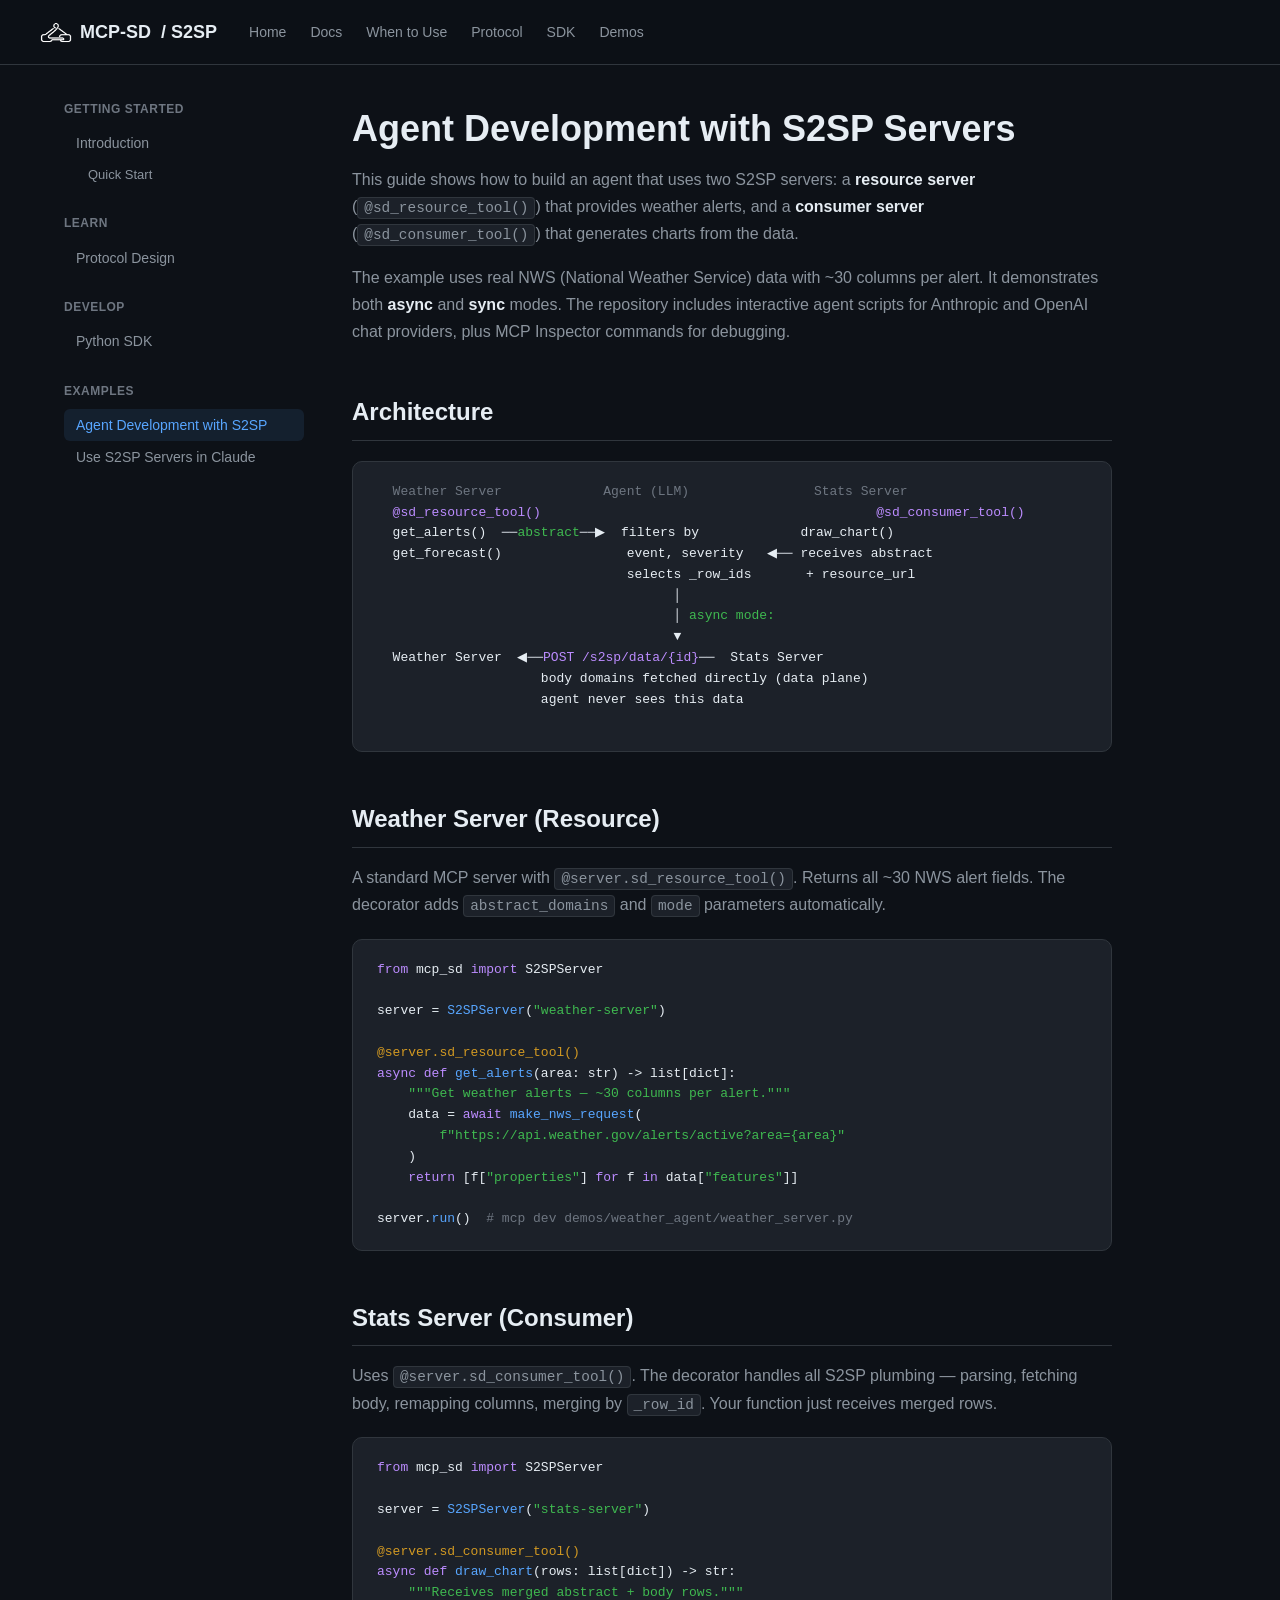
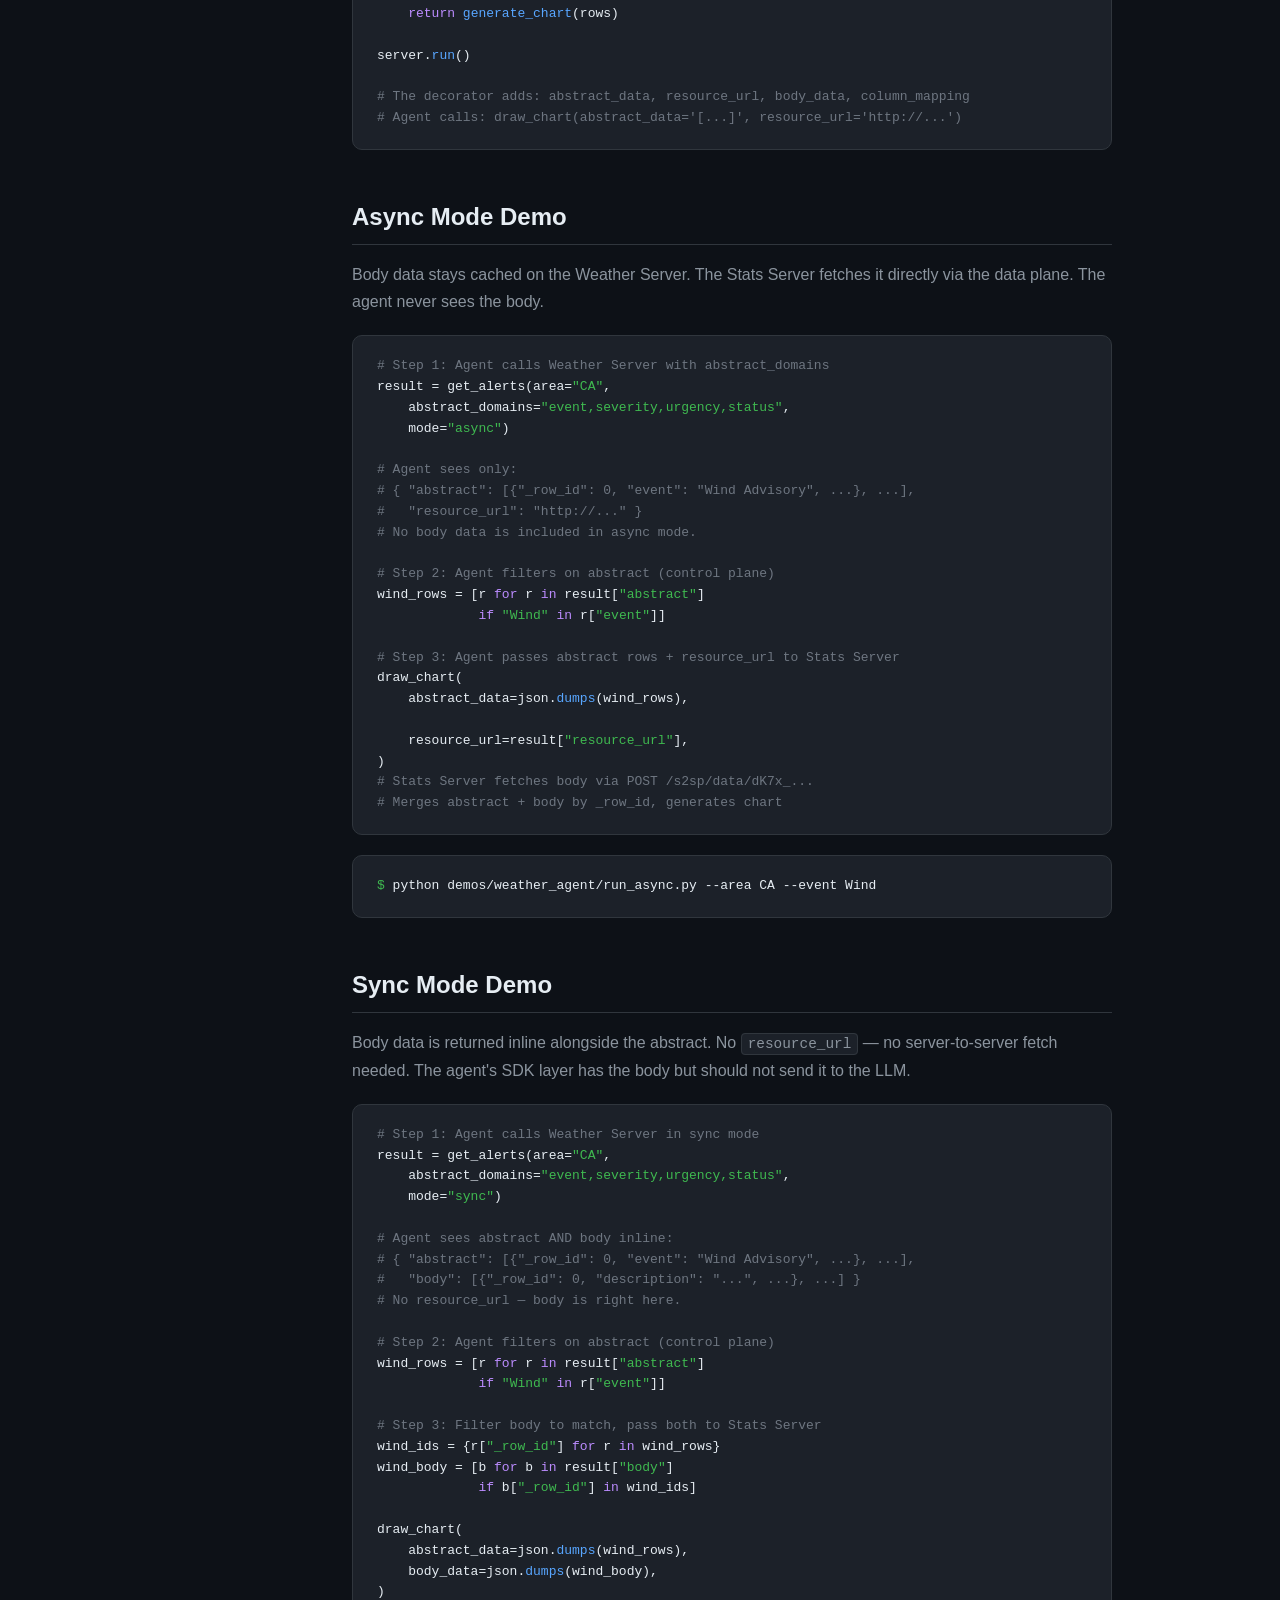
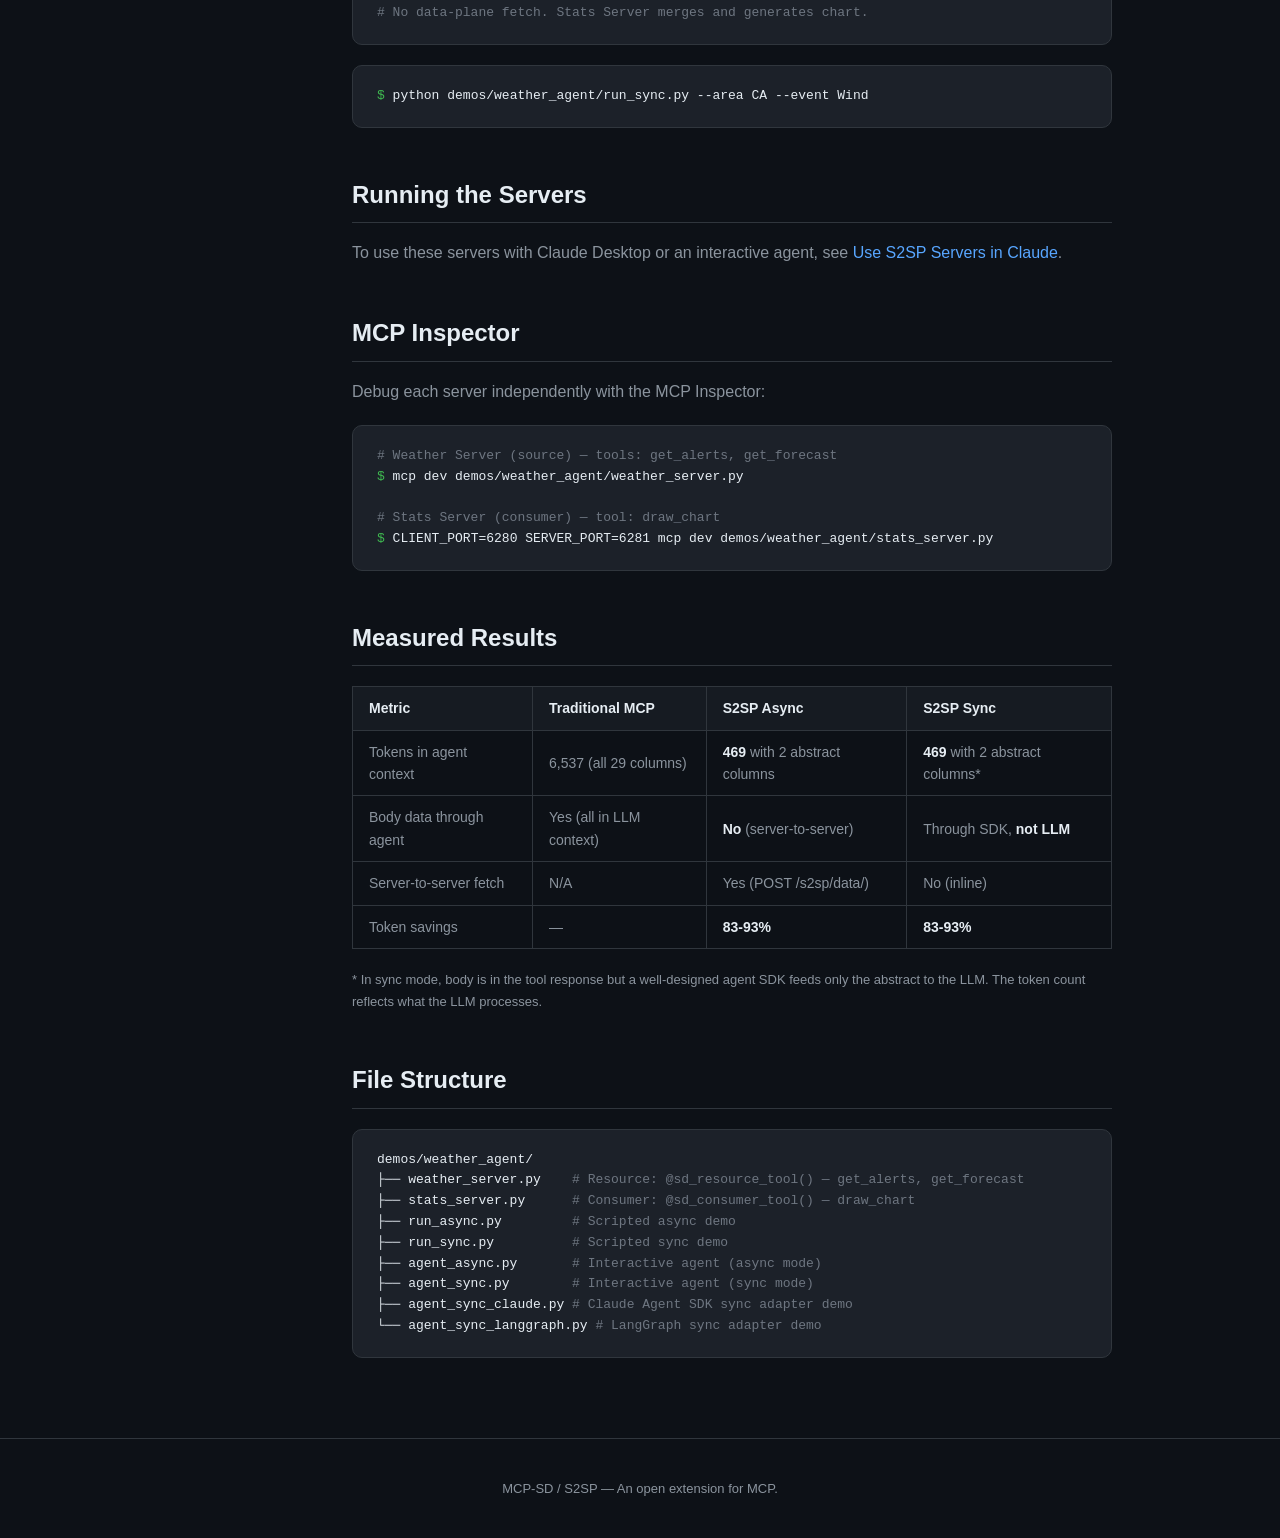
==== commit 28a58f08: "Align MCP-SD website claims and docs" ====
--- a/docs/demos.html
+++ b/docs/demos.html
@@ -3,7 +3,7 @@
 <head>
     <meta charset="UTF-8">
     <meta name="viewport" content="width=device-width, initial-scale=1.0">
-    <title>Agent Development - S2SP Protocol</title>
+    <title>Agent Development - MCP-SD / S2SP</title>
     <link rel="stylesheet" href="../css/style.css">
 </head>
 <body>
@@ -11,15 +11,16 @@
 <nav class="nav">
     <div class="nav-inner">
         <a href="../index.html" class="nav-logo">
-            <img src="../images/s2sp_icon.png" class="logo-icon" alt="S2SP">
-            S2SP Protocol
+            <img src="../images/s2sp_icon.png" class="logo-icon" alt="MCP-SD">
+            MCP-SD <span class="nav-sub">/ S2SP</span>
         </a>
         <ul class="nav-links">
             <li><a href="../index.html">Home</a></li>
             <li><a href="introduction.html">Docs</a></li>
+            <li><a href="when-to-use.html">When to Use</a></li>
             <li><a href="protocol.html">Protocol</a></li>
             <li><a href="sdk.html">SDK</a></li>
-            <li><a href="demos.html">Examples</a>
+            <li><a href="demos.html">Demos</a>
             </li>
         </ul>
     </div>
@@ -51,22 +52,22 @@
         <h1>Agent Development with S2SP Servers</h1>
         <p>
             This guide shows how to build an agent that uses two S2SP servers:
-            a <strong>resource server</strong> (<code>@s2sp_resource_tool()</code>) that
+            a <strong>resource server</strong> (<code>@sd_resource_tool()</code>) that
             provides weather alerts, and a <strong>consumer server</strong>
-            (<code>@s2sp_consumer_tool()</code>) that generates charts from the data.
+            (<code>@sd_consumer_tool()</code>) that generates charts from the data.
         </p>
         <p>
             The example uses real NWS (National Weather Service) data with ~30 columns
             per alert. It demonstrates both <strong>async</strong> and <strong>sync</strong>
-            modes, and works with <strong>Claude Desktop</strong>, <strong>OpenAI</strong>,
-            and <strong>MCP Inspector</strong>.
+            modes. The repository includes interactive agent scripts for Anthropic
+            and OpenAI chat providers, plus MCP Inspector commands for debugging.
         </p>
 
         <h2>Architecture</h2>
         <div class="code-block">
             <pre>
   <span class="comment">Weather Server</span>             <span class="comment">Agent (LLM)</span>                <span class="comment">Stats Server</span>
-  <span class="keyword">@s2sp_resource_tool()</span>                                           <span class="keyword">@s2sp_consumer_tool()</span>
+  <span class="keyword">@sd_resource_tool()</span>                                           <span class="keyword">@sd_consumer_tool()</span>
   get_alerts()  ──<span class="string">abstract</span>──▶  filters by             draw_chart()
   get_forecast()                event, severity   ◀── receives abstract
                                 selects _row_ids       + resource_url
@@ -81,16 +82,16 @@
 
         <h2>Weather Server (Resource)</h2>
         <p>
-            A standard MCP server with <code>@server.s2sp_resource_tool()</code>. Returns all
+            A standard MCP server with <code>@server.sd_resource_tool()</code>. Returns all
             ~30 NWS alert fields. The decorator adds <code>abstract_domains</code> and
             <code>mode</code> parameters automatically.
         </p>
         <div class="code-block">
-            <pre><span class="keyword">from</span> mcp_s2sp <span class="keyword">import</span> S2SPServer
+            <pre><span class="keyword">from</span> mcp_sd <span class="keyword">import</span> S2SPServer
 
 server = <span class="func">S2SPServer</span>(<span class="string">"weather-server"</span>)
 
-<span class="decorator">@server.s2sp_resource_tool()</span>
+<span class="decorator">@server.sd_resource_tool()</span>
 <span class="keyword">async def</span> <span class="func">get_alerts</span>(area: str) -> list[dict]:
     <span class="string">"""Get weather alerts — ~30 columns per alert."""</span>
     data = <span class="keyword">await</span> <span class="func">make_nws_request</span>(
@@ -103,16 +104,16 @@
 
         <h2>Stats Server (Consumer)</h2>
         <p>
-            Uses <code>@server.s2sp_consumer_tool()</code>. The decorator handles
+            Uses <code>@server.sd_consumer_tool()</code>. The decorator handles
             all S2SP plumbing &mdash; parsing, fetching body, remapping columns,
             merging by <code>_row_id</code>. Your function just receives merged rows.
         </p>
         <div class="code-block">
-            <pre><span class="keyword">from</span> mcp_s2sp <span class="keyword">import</span> S2SPServer
+            <pre><span class="keyword">from</span> mcp_sd <span class="keyword">import</span> S2SPServer
 
 server = <span class="func">S2SPServer</span>(<span class="string">"stats-server"</span>)
 
-<span class="decorator">@server.s2sp_consumer_tool()</span>
+<span class="decorator">@server.sd_consumer_tool()</span>
 <span class="keyword">async def</span> <span class="func">draw_chart</span>(rows: list[dict]) -> str:
     <span class="string">"""Receives merged abstract + body rows."""</span>
     <span class="keyword">return</span> <span class="func">generate_chart</span>(rows)
@@ -137,13 +138,13 @@
 <span class="comment"># Agent sees only:</span>
 <span class="comment"># { "abstract": [{"_row_id": 0, "event": "Wind Advisory", ...}, ...],</span>
 <span class="comment">#   "resource_url": "http://..." }</span>
-<span class="comment"># No body data. No resource_url means body is inline.</span>
+<span class="comment"># No body data is included in async mode.</span>
 
 <span class="comment"># Step 2: Agent filters on abstract (control plane)</span>
 wind_rows = [r <span class="keyword">for</span> r <span class="keyword">in</span> result[<span class="string">"abstract"</span>]
              <span class="keyword">if</span> <span class="string">"Wind"</span> <span class="keyword">in</span> r[<span class="string">"event"</span>]]
 
-<span class="comment"># Step 3: Agent passes abstract rows + resource ref to Stats Server</span>
+<span class="comment"># Step 3: Agent passes abstract rows + resource_url to Stats Server</span>
 draw_chart(
     abstract_data=json.<span class="func">dumps</span>(wind_rows),
     
@@ -223,9 +224,9 @@
             <tbody>
                 <tr>
                     <td>Tokens in agent context</td>
-                    <td>~10,000 (all 30 columns)</td>
-                    <td><strong>~600</strong> (abstract only)</td>
-                    <td><strong>~600</strong> (abstract only*)</td>
+                    <td>6,537 (all 29 columns)</td>
+                    <td><strong>469</strong> with 2 abstract columns</td>
+                    <td><strong>469</strong> with 2 abstract columns*</td>
                 </tr>
                 <tr>
                     <td>Body data through agent</td>
@@ -242,8 +243,8 @@
                 <tr>
                     <td>Token savings</td>
                     <td>&mdash;</td>
-                    <td><strong>85-96%</strong></td>
-                    <td><strong>85-96%</strong></td>
+                    <td><strong>83-93%</strong></td>
+                    <td><strong>83-93%</strong></td>
                 </tr>
             </tbody>
         </table>
@@ -255,18 +256,20 @@
         <h2>File Structure</h2>
         <div class="code-block">
             <pre>demos/weather_agent/
-├── weather_server.py    <span class="comment"># Resource: @s2sp_resource_tool() — get_alerts, get_forecast</span>
-├── stats_server.py      <span class="comment"># Consumer: @s2sp_consumer_tool() — draw_chart</span>
+├── weather_server.py    <span class="comment"># Resource: @sd_resource_tool() — get_alerts, get_forecast</span>
+├── stats_server.py      <span class="comment"># Consumer: @sd_consumer_tool() — draw_chart</span>
 ├── run_async.py         <span class="comment"># Scripted async demo</span>
 ├── run_sync.py          <span class="comment"># Scripted sync demo</span>
 ├── agent_async.py       <span class="comment"># Interactive agent (async mode)</span>
-└── agent_sync.py        <span class="comment"># Interactive agent (sync mode)</span></pre>
+├── agent_sync.py        <span class="comment"># Interactive agent (sync mode)</span>
+├── agent_sync_claude.py <span class="comment"># Claude Agent SDK sync adapter demo</span>
+└── agent_sync_langgraph.py <span class="comment"># LangGraph sync adapter demo</span></pre>
         </div>
     </main>
 </div>
 
 <footer class="footer">
-    <p>S2SP Protocol &mdash; An open extension for MCP.</p>
+    <p>MCP-SD / S2SP &mdash; An open extension for MCP.</p>
 </footer>
 
 </body>
--- a/css/style.css
+++ b/css/style.css
@@ -160,10 +160,26 @@
 }
 
 .hero-diagram {
+    display: block;
+    max-width: 760px;
+    width: 100%;
+    height: auto;
+    background: var(--bg-secondary);
+    border-radius: 12px;
+    border: 1px solid var(--border);
+    margin: 40px auto 0;
+    padding: 16px;
+}
+
+.how-diagram {
+    display: block;
     max-width: 100%;
+    height: auto;
+    background: var(--bg-secondary);
     border-radius: 12px;
     border: 1px solid var(--border);
-    margin: 40px auto 0;
+    margin: 0 auto;
+    padding: 12px;
 }
 
 .hero-buttons {
@@ -565,6 +581,547 @@
     padding: 10px 16px;
     border: 1px solid var(--border);
     color: var(--text-secondary);
+}
+
+/* ---- Transfer modes section ---- */
+.modes-grid {
+    display: grid;
+    grid-template-columns: repeat(2, 1fr);
+    gap: 24px;
+}
+
+.mode-card {
+    background: var(--bg-secondary);
+    border: 1px solid var(--border);
+    border-radius: 12px;
+    padding: 28px;
+    display: flex;
+    flex-direction: column;
+}
+
+.mode-header {
+    display: flex;
+    align-items: center;
+    gap: 12px;
+    margin-bottom: 12px;
+}
+
+.mode-header h3 {
+    font-size: 22px;
+    font-weight: 700;
+}
+
+.mode-badge {
+    font-size: 11px;
+    font-weight: 600;
+    letter-spacing: 0.04em;
+    text-transform: uppercase;
+    padding: 4px 10px;
+    border-radius: 999px;
+    border: 1px solid transparent;
+}
+
+.mode-tagline {
+    font-size: 14px;
+    color: var(--text-secondary);
+    line-height: 1.55;
+    margin-bottom: 20px;
+}
+
+.mode-tagline strong {
+    color: var(--text-primary);
+}
+
+.mode-diagram {
+    width: 100%;
+    height: auto;
+    background: var(--bg-tertiary);
+    border: 1px solid var(--border);
+    border-radius: 8px;
+    padding: 8px;
+    margin-bottom: 20px;
+}
+
+.mode-list {
+    list-style: none;
+    padding: 0;
+    margin: 0;
+    font-size: 14px;
+    color: var(--text-secondary);
+    line-height: 1.6;
+}
+
+.mode-list li {
+    padding: 6px 0;
+    border-top: 1px solid var(--border);
+}
+
+.mode-list li:first-child { border-top: none; }
+
+.mode-list strong { color: var(--text-primary); font-weight: 600; }
+
+.mode-compare {
+    margin-top: 32px;
+    display: grid;
+    grid-template-columns: repeat(3, 1fr);
+    gap: 16px;
+}
+
+.mode-compare-cell {
+    background: var(--bg-secondary);
+    border: 1px solid var(--border);
+    border-radius: 10px;
+    padding: 18px 20px;
+    font-size: 14px;
+    color: var(--text-secondary);
+    line-height: 1.55;
+}
+
+.mode-compare-key {
+    font-size: 12px;
+    font-weight: 600;
+    letter-spacing: 0.06em;
+    text-transform: uppercase;
+    color: var(--text-muted);
+    margin-bottom: 6px;
+}
+
+.analogy-note {
+    margin-top: 28px;
+    background: linear-gradient(135deg, rgba(188,140,255,0.08), rgba(88,166,255,0.06));
+    border: 1px solid rgba(188,140,255,0.35);
+    border-left: 3px solid var(--purple);
+    border-radius: 10px;
+    padding: 20px 24px;
+}
+
+.analogy-title {
+    font-size: 13px;
+    font-weight: 700;
+    letter-spacing: 0.05em;
+    text-transform: uppercase;
+    color: var(--purple);
+    margin-bottom: 8px;
+}
+
+.analogy-note p {
+    font-size: 14px;
+    color: var(--text-secondary);
+    line-height: 1.65;
+    max-width: 820px;
+}
+
+.analogy-note a { color: var(--blue); }
+
+/* ---- S2SP vs Progressive Disclosure ---- */
+.disclosure-intro {
+    display: grid;
+    grid-template-columns: 1fr 1fr;
+    gap: 20px;
+    margin-bottom: 28px;
+}
+
+.disclosure-axis {
+    background: var(--bg-secondary);
+    border: 1px solid var(--border);
+    border-radius: 10px;
+    padding: 22px 24px;
+}
+
+.disclosure-axis-label {
+    font-size: 13px;
+    font-weight: 700;
+    letter-spacing: 0.06em;
+    text-transform: uppercase;
+    color: var(--purple);
+    margin-bottom: 10px;
+}
+
+.disclosure-intro .disclosure-axis:last-child .disclosure-axis-label {
+    color: var(--green);
+}
+
+.disclosure-axis-body {
+    font-size: 14px;
+    color: var(--text-secondary);
+    line-height: 1.65;
+}
+
+.disclosure-axis-body strong { color: var(--text-primary); }
+.disclosure-axis-body a { color: var(--blue); }
+
+.disclosure-formula {
+    background: var(--bg-tertiary);
+    border: 1px solid var(--border);
+    border-radius: 8px;
+    padding: 18px 22px;
+    margin-bottom: 36px;
+    text-align: center;
+    overflow-x: auto;
+}
+
+.disclosure-formula code {
+    font-family: var(--font-mono);
+    font-size: 14px;
+    color: var(--text-primary);
+    white-space: nowrap;
+}
+
+.disclosure-subtitle {
+    font-size: 18px;
+    font-weight: 600;
+    margin-bottom: 14px;
+    color: var(--text-primary);
+}
+
+.disclosure-table-wrap {
+    overflow-x: auto;
+    margin-bottom: 32px;
+}
+
+.disclosure-table {
+    width: 100%;
+    border-collapse: collapse;
+    background: var(--bg-secondary);
+    border: 1px solid var(--border);
+    border-radius: 10px;
+    overflow: hidden;
+    font-size: 14px;
+}
+
+.disclosure-table th,
+.disclosure-table td {
+    padding: 12px 16px;
+    border-bottom: 1px solid var(--border);
+    text-align: left;
+    vertical-align: top;
+}
+
+.disclosure-table th {
+    background: var(--bg-tertiary);
+    font-weight: 600;
+    color: var(--text-primary);
+    font-size: 13px;
+    letter-spacing: 0.02em;
+}
+
+.disclosure-table td {
+    color: var(--text-secondary);
+}
+
+.disclosure-table tr:last-child td { border-bottom: none; }
+
+.disclosure-table tr.highlight-row td {
+    background: rgba(63,185,80,0.06);
+    color: var(--text-primary);
+}
+
+.disclosure-table tr.highlight-row td:first-child {
+    border-left: 3px solid var(--green);
+}
+
+.disclosure-table code {
+    background: var(--bg-tertiary);
+    padding: 1px 6px;
+    border-radius: 4px;
+    font-size: 12.5px;
+}
+
+.disclosure-table .muted {
+    color: var(--text-muted);
+    font-size: 12px;
+}
+
+.disclosure-takeaway {
+    background: linear-gradient(135deg, rgba(63,185,80,0.08), rgba(88,166,255,0.06));
+    border: 1px solid rgba(63,185,80,0.35);
+    border-left: 3px solid var(--green);
+    border-radius: 10px;
+    padding: 22px 26px;
+}
+
+.disclosure-takeaway-title {
+    font-size: 13px;
+    font-weight: 700;
+    letter-spacing: 0.05em;
+    text-transform: uppercase;
+    color: var(--green);
+    margin-bottom: 12px;
+}
+
+.disclosure-takeaway ul {
+    margin: 0;
+    padding-left: 20px;
+    color: var(--text-secondary);
+    font-size: 14px;
+    line-height: 1.7;
+}
+
+.disclosure-takeaway li { margin-bottom: 8px; }
+.disclosure-takeaway li:last-child { margin-bottom: 0; }
+.disclosure-takeaway strong { color: var(--text-primary); }
+.disclosure-takeaway code {
+    background: var(--bg-tertiary);
+    padding: 1px 6px;
+    border-radius: 4px;
+    font-size: 13px;
+}
+
+/* ---- Two-layer naming intro ---- */
+.nav-sub {
+    font-size: inherit;
+    font-weight: inherit;
+    color: inherit;
+    margin-left: 2px;
+}
+
+.twolayer-grid {
+    display: grid;
+    grid-template-columns: 1fr 1fr;
+    gap: 20px;
+    margin-bottom: 28px;
+}
+
+.twolayer-card {
+    background: var(--bg-secondary);
+    border: 1px solid var(--border);
+    border-radius: 12px;
+    padding: 28px;
+}
+
+.twolayer-label {
+    font-size: 11px;
+    font-weight: 700;
+    letter-spacing: 0.08em;
+    text-transform: uppercase;
+    margin-bottom: 8px;
+}
+
+.twolayer-card h3 {
+    font-size: 28px;
+    font-weight: 800;
+    margin-bottom: 4px;
+    letter-spacing: -0.01em;
+}
+
+.twolayer-tagline {
+    font-size: 15px;
+    color: var(--text-secondary);
+    margin-bottom: 18px;
+    font-style: italic;
+}
+
+.twolayer-list {
+    list-style: none;
+    padding: 0;
+    margin: 0;
+    color: var(--text-secondary);
+    font-size: 14px;
+    line-height: 1.65;
+}
+
+.twolayer-list li {
+    padding: 8px 0 8px 20px;
+    position: relative;
+    border-top: 1px solid var(--border);
+}
+
+.twolayer-list li:first-child { border-top: none; padding-top: 0; }
+
+.twolayer-list li:before {
+    content: "\2192";
+    position: absolute;
+    left: 0;
+    color: var(--text-muted);
+}
+
+.twolayer-list strong { color: var(--text-primary); }
+
+.twolayer-list code {
+    background: var(--bg-tertiary);
+    padding: 1px 6px;
+    border-radius: 4px;
+    font-size: 12.5px;
+}
+
+/* ---- When-to-Use page ---- */
+.persona-grid {
+    display: grid;
+    grid-template-columns: repeat(3, 1fr);
+    gap: 20px;
+    margin: 24px 0 40px;
+}
+
+.persona-card {
+    background: var(--bg-secondary);
+    border: 1px solid var(--border);
+    border-radius: 12px;
+    padding: 24px;
+    display: flex;
+    flex-direction: column;
+}
+
+.persona-tag {
+    font-size: 11px;
+    font-weight: 700;
+    letter-spacing: 0.08em;
+    text-transform: uppercase;
+    margin-bottom: 8px;
+}
+
+.persona-card h3 {
+    font-size: 20px;
+    font-weight: 700;
+    margin-bottom: 8px;
+    color: var(--text-primary);
+}
+
+.persona-lead {
+    font-size: 14px;
+    color: var(--text-secondary);
+    font-style: italic;
+    margin-bottom: 12px;
+}
+
+.persona-card p {
+    font-size: 14px;
+    color: var(--text-secondary);
+    line-height: 1.6;
+    margin-bottom: 10px;
+}
+
+.persona-card ul {
+    font-size: 13.5px;
+    color: var(--text-secondary);
+    padding-left: 20px;
+    margin: 6px 0 12px;
+    line-height: 1.55;
+}
+
+.persona-card ul li { margin-bottom: 6px; }
+
+.persona-card strong { color: var(--text-primary); }
+
+.persona-card code {
+    background: var(--bg-tertiary);
+    padding: 1px 6px;
+    border-radius: 4px;
+    font-size: 12.5px;
+}
+
+.fit-grid {
+    display: grid;
+    grid-template-columns: 1fr 1fr;
+    gap: 20px;
+    margin: 20px 0 32px;
+}
+
+.fit-card {
+    background: var(--bg-secondary);
+    border: 1px solid var(--border);
+    border-radius: 10px;
+    padding: 22px 24px;
+}
+
+.fit-card h3 {
+    font-size: 17px;
+    font-weight: 600;
+    margin-bottom: 12px;
+    color: var(--text-primary);
+}
+
+.fit-card ul {
+    font-size: 14px;
+    color: var(--text-secondary);
+    padding-left: 20px;
+    margin: 0;
+    line-height: 1.6;
+}
+
+.fit-card ul li { margin-bottom: 8px; }
+.fit-card strong { color: var(--text-primary); }
+.fit-card code {
+    background: var(--bg-tertiary);
+    padding: 1px 6px;
+    border-radius: 4px;
+    font-size: 12.5px;
+}
+
+.fit-yes { border-left: 3px solid var(--green); }
+.fit-no { border-left: 3px solid var(--red); }
+.fit-async { border-left: 3px solid var(--green); }
+.fit-sync { border-left: 3px solid var(--blue); }
+
+.fit-warning {
+    background: rgba(210,153,34,0.08);
+    border: 1px solid rgba(210,153,34,0.35);
+    border-left: 3px solid var(--orange);
+    border-radius: 10px;
+    padding: 18px 22px;
+    margin: 16px 0 32px;
+}
+
+.fit-warning-title {
+    font-size: 13px;
+    font-weight: 700;
+    letter-spacing: 0.05em;
+    text-transform: uppercase;
+    color: var(--orange);
+    margin-bottom: 8px;
+}
+
+.fit-warning p {
+    font-size: 14px;
+    color: var(--text-secondary);
+    line-height: 1.6;
+    margin: 0;
+}
+
+.fit-warning code {
+    background: var(--bg-tertiary);
+    padding: 1px 6px;
+    border-radius: 4px;
+    font-size: 12.5px;
+}
+
+.scenario {
+    background: var(--bg-secondary);
+    border: 1px solid var(--border);
+    border-radius: 10px;
+    padding: 18px 22px;
+    margin-bottom: 14px;
+}
+
+.scenario-title {
+    font-size: 15px;
+    font-weight: 600;
+    color: var(--text-primary);
+    margin-bottom: 8px;
+}
+
+.scenario p {
+    font-size: 14px;
+    color: var(--text-secondary);
+    line-height: 1.6;
+    margin-bottom: 10px;
+}
+
+.scenario-verdict {
+    font-size: 13.5px;
+    color: var(--text-secondary);
+    padding: 10px 12px;
+    background: var(--bg-tertiary);
+    border-left: 3px solid var(--green);
+    border-radius: 4px;
+}
+
+.scenario-verdict strong { color: var(--text-primary); }
+
+.scenario code {
+    background: var(--bg-tertiary);
+    padding: 1px 6px;
+    border-radius: 4px;
+    font-size: 12.5px;
 }
 
 /* ---- Responsive ---- */
@@ -576,4 +1133,11 @@
     .doc-layout { grid-template-columns: 1fr; }
     .sidebar { display: none; }
     .nav-links { display: none; }
-}
+    .modes-grid { grid-template-columns: 1fr; }
+    .mode-compare { grid-template-columns: 1fr; }
+    .disclosure-intro { grid-template-columns: 1fr; }
+    .disclosure-formula code { white-space: normal; font-size: 12px; }
+    .twolayer-grid { grid-template-columns: 1fr; }
+    .persona-grid { grid-template-columns: 1fr; }
+    .fit-grid { grid-template-columns: 1fr; }
+}
